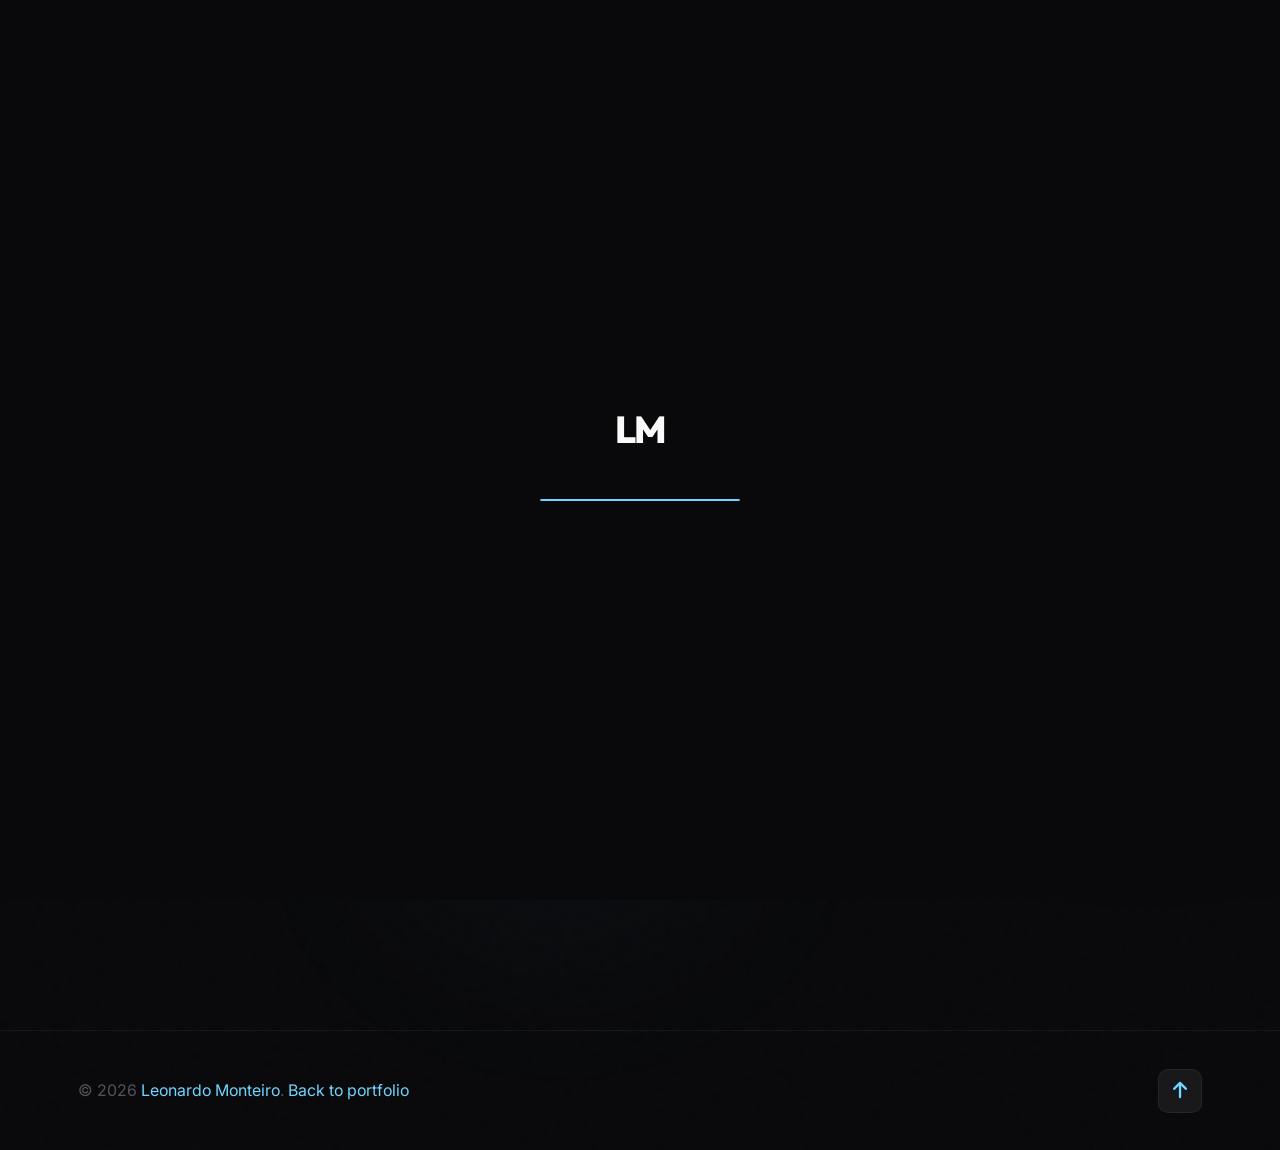
==== project-bolsofy.html @ d75660af "Update portfolio website: incremented CSS version, refined HTML structure, and added new project det" ====
<!DOCTYPE html>
<html lang="en">
<head>
  <meta charset="UTF-8">
  <meta name="viewport" content="width=device-width, initial-scale=1.0">
  <meta name="description" content="Bolsofy — personal finance. Leonardo Monteiro, founder.">
  <title>Bolsofy | Leonardo Monteiro</title>
  <link rel="preconnect" href="https://fonts.googleapis.com">
  <link rel="preconnect" href="https://fonts.gstatic.com" crossorigin>
  <link href="https://fonts.googleapis.com/css2?family=Inter:wght@300;400;500;600;700;800;900&family=JetBrains+Mono:wght@400;500&family=Outfit:wght@300;400;500;600;700;800;900&display=swap" rel="stylesheet">
  <link rel="stylesheet" href="https://cdnjs.cloudflare.com/ajax/libs/font-awesome/6.5.1/css/all.min.css">
  <link rel="stylesheet" href="styles.css?v=4">
  <link rel="stylesheet" href="project-detail.css?v=1">
</head>
<body class="project-page">

  <div id="loader">
    <div class="loader-inner">
      <div class="loader-logo">LM</div>
      <div class="loader-track"><span class="loader-fill"></span></div>
    </div>
  </div>

  <div class="scroll-progress" id="scrollProgress"></div>

  <nav class="nav" id="nav">
    <div class="nav-content">
      <a href="index.html" class="nav-logo"><span class="nav-logo-text">LM</span></a>
      <div class="nav-links">
        <a href="index.html#about" class="nav-link">About</a>
        <a href="index.html#experience" class="nav-link">Experience</a>
        <a href="index.html#projects" class="nav-link">Projects</a>
        <a href="index.html#services" class="nav-link">Services</a>
        <a href="index.html#contact" class="nav-link">Contact</a>
      </div>
      <a href="index.html#contact" class="btn btn-primary nav-cta"><span class="btn-shine"></span>Get in Touch</a>
    </div>
  </nav>

  <div class="bg-grid"></div>
  <div class="bg-noise"></div>
  <div class="bg-orbs"><div class="orb orb-1"></div><div class="orb orb-2"></div><div class="orb orb-3"></div></div>

  <main class="project-detail" id="top">
    <div class="container project-detail-inner">
      <a href="index.html#projects" class="project-detail-back reveal"><i class="fas fa-arrow-left"></i> Back to projects</a>

      <header class="project-detail-hero reveal">
        <span class="project-detail-tag">Vue.js - Personal Finance</span>
        <h1 class="project-detail-title">Bolsofy</h1>
        <p class="project-detail-lead">A personal finance platform with budgets, insights, and a clear view of your money.</p>
        <div class="project-detail-external">
          <a href="https://www.bolsofy.com/" target="_blank" rel="noopener noreferrer" class="btn btn-secondary"><i class="fas fa-external-link-alt"></i> Website</a>
        </div>
      </header>

      <article class="project-detail-body">
        <section class="project-detail-section reveal">
          <h2>Product</h2>
          <p>Focus on making money management <strong>intuitive and accessible</strong>: track spending, goals, and trends without unnecessary complexity.</p>
        </section>

        <section class="project-detail-section reveal">
          <h2>Stack</h2>
          <ul class="project-detail-list">
            <li>Vue.js</li>
            <li>Firebase</li>
            <li>Charts &amp; dashboards</li>
          </ul>
        </section>
      </article>
    </div>
  </main>

  <footer class="footer">
    <div class="container footer-content">
      <p class="footer-text">&copy; 2026 <span class="gradient-text">Leonardo Monteiro</span>. <a href="index.html" style="color:var(--accent);text-decoration:none;">Back to portfolio</a></p>
      <a href="#top" class="back-to-top" aria-label="Back to top"><i class="fas fa-arrow-up"></i></a>
    </div>
  </footer>

  <script src="script.js?v=3"></script>
</body>
</html>
---- styles.css ----
/* ================================================
   Leonardo Monteiro Portfolio v4 — PREMIUM UI/UX
   Large, dramatic, premium design
   ALL spacing standardized to 8px-based scale
   ================================================ */

:root {
  --bg: #09090b;
  --bg-raised: #131316;
  --bg-card: #18181b;
  --border: rgba(255,255,255,0.06);
  --border-hover: rgba(255,255,255,0.12);

  --accent: #70D6FF;
  --accent-dim: rgba(112,214,255,0.15);
  --accent-purple: #A78BFA;
  --accent-green: #00FF88;

  --text: #fafafa;
  --text2: #a1a1aa;
  --text3: #52525b;

  --ease-out: cubic-bezier(.16,1,.3,1);

  --font-heading: 'Outfit', sans-serif;
  --font-body: 'Inter', sans-serif;
  --font-mono: 'JetBrains Mono', monospace;

  /* === SPACING SCALE (8px-based) === */
  --xs: 0.25rem;   /* 4px  */
  --sm: 0.5rem;    /* 8px  */
  --md: 0.75rem;   /* 12px */
  --lg: 1rem;      /* 16px */
  --xl: 1.25rem;   /* 20px */
  --two-xl: 1.5rem;/* 24px */
  --three-xl: 2rem;/* 32px */
  --four-xl: 3rem; /* 48px */
  --five-xl: 4rem; /* 64px */
  --six-xl: 6rem;  /* 96px */
}

*, *::before, *::after { margin: 0; padding: 0; box-sizing: border-box; }
/* Base scale: grows slightly on large / hi-DPI viewports so UI doesn’t feel tiny */
html {
  font-size: clamp(17px, 0.28vw + 15.2px, 20px);
  scroll-behavior: smooth;
}
body {
  font-family: var(--font-body);
  background: var(--bg);
  color: var(--text2);
  line-height: 1.65;
  overflow-x: hidden;
}
::selection { background: rgba(112,214,255,0.3); color: #fff; }
a { text-decoration: none; color: var(--accent); }
a:hover { color: var(--accent); opacity: 1; }

/* LOADER */
#loader {
  position: fixed; inset: 0;
  background: var(--bg);
  z-index: 10000;
  display: flex; align-items: center; justify-content: center;
  transition: opacity .6s var(--ease-out), visibility .6s;
}
#loader.hidden { opacity: 0; visibility: hidden; pointer-events: none; }
.loader-inner { text-align: center; }
.loader-logo {
  font-family: var(--font-heading);
  font-size: var(--three-xl); font-weight: 800;
  color: var(--text); letter-spacing: -2px;
  margin-bottom: var(--three-xl);
}
.loader-track {
  width: 200px; height: 2px;
  background: var(--border);
  border-radius: 2px; overflow: hidden;
}
.loader-fill {
  display: block;
  width: 0; height: 100%;
  background: var(--accent);
  border-radius: 2px;
  animation: loaderGo 1.4s var(--ease-out) forwards;
}
@keyframes loaderGo { 0%{width:0} 100%{width:100%} }

/* SCROLL PROGRESS */
.scroll-progress {
  position: fixed; top: 0; left: 0;
  height: 2px;
  background: var(--accent);
  z-index: 10001;
  width: 0;
  box-shadow: 0 0 var(--two-xl) var(--accent-dim);
}

/* BACKGROUND */
.bg-dots {
  position: fixed; inset: 0; z-index: 0;
  background-image: radial-gradient(rgba(255, 255, 255, 0.05) 1px, transparent 1px);
  background-size: 24px 24px;
  pointer-events: none;
}
.bg-noise {
  position: fixed; inset: -50%; z-index: 1; pointer-events: none;
  background-image: url("data:image/svg+xml,%3Csvg viewBox='0 0 256 256' xmlns='http://www.w3.org/2000/svg'%3E%3Cfilter id='n'%3E%3CfeTurbulence type='fractalNoise' baseFrequency='0.85' numOctaves='4' stitchTiles='stitch'/%3E%3C/filter%3E%3Crect width='100%25' height='100%25' filter='url(%23n)' opacity='0.04'/%3E%3C/svg%3E");
  opacity: 0.4;
  animation: noiseMove .5s steps(5) infinite;
}
@keyframes noiseMove {
  0%{transform:translate(0,0)} 20%{transform:translate(-5%,5%)} 40%{transform:translate(5%,-5%)} 60%{transform:translate(-3%,-3%)} 80%{transform:translate(3%,5%)} 100%{transform:translate(0,0)}
}
.bg-orbs { position: fixed; inset: 0; z-index: 0; pointer-events: none; }
.orb { position: absolute; border-radius: 50%; filter: blur(100px); animation: orbFloat 20s ease-in-out infinite; }
.orb-1 { width: 500px; height: 500px; background: rgba(112, 214, 255, 0.07); top: -10%; left: -5%; }
.orb-2 { width: 400px; height: 400px; background: rgba(112, 214, 255, 0.05); top: 40%; right: -5%; animation-delay: -7s; }
.orb-3 { width: 350px; height: 350px; background: rgba(112, 214, 255, 0.04); bottom: -5%; left: 30%; animation-delay: -14s; }
@keyframes orbFloat {
  0%,100%{transform:translate(0,0) scale(1)} 25%{transform:translate(60px,-40px) scale(1.1)} 50%{transform:translate(-40px,60px) scale(0.95)} 75%{transform:translate(40px,30px) scale(1.05)}
}

/* NAV */
.nav {
  position: fixed; top: 20px; left: 50%;
  transform: translateX(-50%);
  width: calc(100% - 40px);
  max-width: 900px;
  height: 64px; z-index: 1000;
  background: rgba(9,9,11,0.6);
  backdrop-filter: blur(20px) saturate(180%);
  border: 1px solid rgba(255,255,255,0.08);
  border-radius: 9999px;
  transition: all .3s var(--ease-out);
}
.nav.scrolled {
  background: rgba(9,9,11,0.85);
  border-color: rgba(112,214,255,0.15);
  top: 10px;
}
.nav-content {
  padding: 0 var(--two-xl);
  height: 100%;
  display: flex; align-items: center; justify-content: space-between;
}
.nav-logo-text {
  font-family: var(--font-heading);
  font-size: clamp(1.45rem, 0.6vw + 1.2rem, 1.65rem);
  font-weight: 800;
  color: #fff;
  letter-spacing: -0.5px;
  display: flex;
  align-items: center;
  gap: 2px;
}
.nav-links { display: none; gap: var(--two-xl); }
@media (min-width: 768px) { .nav-links { display: flex; } }

.nav-link {
  color: var(--text2);
  font-size: clamp(0.9rem, 0.2vw + 0.85rem, 1.02rem);
  font-weight: 400;
  transition: color .3s; position: relative;
  opacity: 0.78;
}
.nav-link:hover, .nav-link.active { color: #fff; opacity: 1; }

.nav-cta {
  display: none; padding: 0.65rem 1.45rem; border-radius: 9999px; 
  background: rgba(255,255,255,0.05); 
  border: 1px solid rgba(255,255,255,0.1);
  color: #fff;
  font-size: clamp(0.92rem, 0.2vw + 0.88rem, 1.02rem);
  font-weight: 500; 
  transition: all .3s var(--ease-out); 
  text-decoration: none;
  align-items: center;
  gap: 0.5rem;
}
@media (min-width: 768px) { .nav-cta { display: inline-flex; } }
.nav-cta:hover { 
  background: rgba(255,255,255,0.1);
  border-color: rgba(255,255,255,0.2);
  transform: translateY(-2px); 
}
.nav-cta i { font-size: 0.88em; opacity: 0.85; }

/* AVAILABLE BADGE */
.available-badge {
  display: inline-flex;
  align-items: center;
  gap: 0.6rem;
  padding: 0.45rem 1.1rem;
  background: rgba(9,9,11,0.8);
  backdrop-filter: blur(10px);
  border: 1px solid rgba(255,255,255,0.08);
  border-radius: 9999px;
  color: var(--text2);
  font-size: clamp(0.8rem, 0.25vw + 0.72rem, 0.92rem);
  font-weight: 400;
  box-shadow: 0 10px 30px rgba(0,0,0,0.3);
  margin-bottom: 2rem;
}
.badge-dot {
  width: 10px; height: 10px;
  background: #22c55e;
  border-radius: 50%;
  box-shadow: 0 0 10px #22c55e;
  animation: pulse 2s ease infinite;
}
@keyframes pulse { 0%,100%{opacity:1; transform:scale(1)} 50%{opacity:.5; transform:scale(0.8)} }

.btn { 
  display: inline-flex; align-items: center; justify-content: center; 
  gap: 0.75rem; font-family: var(--font-body); font-weight: 600; 
  border: none; cursor: pointer; transition: all 0.3s var(--ease-out); 
  overflow: hidden; position: relative; 
}
.btn-lg {
  padding: 0.9rem 1.85rem;
  font-size: clamp(1rem, 0.35vw + 0.92rem, 1.125rem);
  border-radius: 12px;
}
.btn-primary { background: var(--accent); color: var(--bg); }
.btn-primary:hover { box-shadow: 0 0 30px var(--accent-dim), 0 0 60px rgba(112,214,255,0.08); transform: translateY(-2px); }
.btn-ghost { background: transparent; border: 1px solid var(--border-hover); color: var(--text); }
.btn-ghost:hover { border-color: var(--accent); color: var(--accent); box-shadow: 0 0 20px var(--accent-dim); transform: translateY(-2px); }

/* ================================================ */
/* HERO                                             */
/* ================================================ */
.hero { min-height: 100vh; display: flex; align-items: center; justify-content: center; padding: clamp(5rem, 12vw, 7rem) clamp(1.25rem, 4vw, 2rem) clamp(3rem, 8vw, 4.5rem); position: relative; z-index: 2; }
.hero-container { max-width: min(1100px, 100%); margin: 0 auto; }
.hero-content { text-align: center; }
.hero-title { margin-bottom: clamp(1rem, 3vw, 1.5rem); line-height: 1.05; }
.hero-row { display: block; font-size: 42px; }
.hero-name {
  display: inline-block;
  width: fit-content;
  font-size: 56px;
  font-weight: 900;
  color: var(--text);
  font-family: var(--font-heading);
  letter-spacing: -0.02em;
}
.gradient-text {
  color: var(--accent);
}
.hero-role {
  font-size: clamp(1.125rem, 2.2vw + 0.65rem, 1.85rem);
  font-weight: 700;
  color: var(--text);
  font-family: var(--font-heading);
  letter-spacing: 0;
}
.hero-role a { color: var(--accent); font-weight: 600; letter-spacing: 0; }
.hero-tagline {
  font-size: clamp(1rem, 1.1vw + 0.82rem, 1.2rem);
  color: var(--text2);
  margin-bottom: clamp(1.5rem, 4vw, 2.25rem);
  max-width: 42rem;
  margin-left: auto;
  margin-right: auto;
  line-height: 1.65;
}
.hero-actions { display: flex; gap: 1rem; justify-content: center; flex-wrap: wrap; margin-bottom: clamp(2rem, 5vw, 3rem); }

/* HERO STATS */
.hero-stats {
  display: flex;
  align-items: stretch;
  justify-content: center;
  flex-wrap: wrap;
  gap: clamp(1rem, 3vw, 1.75rem);
  padding-top: clamp(1.25rem, 3vw, 2rem);
  border-top: 1px solid var(--border);
}
.stat-item { display: flex !important; flex-direction: column !important; align-items: center !important; gap: 0.4rem !important; min-width: 0; flex: 1 1 7.5rem; max-width: 11rem; }
.stat-number-wrap { display: inline-flex !important; align-items: baseline !important; gap: 2px !important; white-space: nowrap !important; }
.stat-number {
  font-family: var(--font-heading);
  font-size: clamp(1.85rem, 3.5vw + 0.75rem, 2.65rem);
  font-weight: 800;
  color: var(--accent);
  letter-spacing: -0.03em;
  line-height: 1;
}
.stat-label {
  font-size: clamp(0.68rem, 0.45vw + 0.58rem, 0.82rem);
  color: var(--text2);
  text-transform: uppercase;
  letter-spacing: 0.06em;
  font-weight: 500;
  line-height: 1.35;
  text-align: center;
  max-width: 12rem;
}
.stat-divider { width: 1px; align-self: stretch; min-height: 2.5rem; background: var(--border); flex-shrink: 0; }
@media (max-width: 700px) {
  .stat-divider { display: none; }
  .hero-stats {
    display: grid;
    grid-template-columns: repeat(2, minmax(0, 1fr));
    gap: 1.35rem 1rem;
    padding-left: 0.25rem;
    padding-right: 0.25rem;
  }
  .stat-item { max-width: none; }
}
.scroll-indicator {
  width: fit-content;
  max-width: 100%;
  box-sizing: border-box;
  margin-top: var(--four-xl);
  margin-left: auto;
  margin-right: auto;
  margin-bottom: 0;
  padding-left: 0;
  display: flex;
  flex-direction: column;
  align-items: center;
  justify-content: center;
  gap: 0.35rem;
  opacity: 0.4;
}
.scroll-mouse { width: 24px; height: 38px; border: 2px solid var(--border-hover); border-radius: 12px; position: relative; }
.scroll-wheel { position: absolute; top: 6px; left: 50%; transform: translateX(-50%); width: 3px; height: 8px; background: var(--accent); border-radius: 2px; animation: wheelScroll 2s ease infinite; }
@keyframes wheelScroll { 0%{transform:translateX(-50%) translateY(0); opacity:1} 100%{transform:translateX(-50%) translateY(14px); opacity:0} }
.scroll-text { font-size: clamp(0.68rem, 0.35vw + 0.58rem, 0.78rem); color: var(--text3); letter-spacing: 0.22em; text-transform: uppercase; }

/* Marquee */
.marquee-wrapper { overflow: hidden; padding: 1.25rem 0; border-top: 1px solid var(--border); border-bottom: 1px solid var(--border); position: relative; z-index: 2; }
.marquee-track { display: flex; width: max-content; animation: marquee 40s linear infinite; will-change: transform; }
.marquee-track:hover { animation-play-state: paused; }
@keyframes marquee { 0%{transform:translateX(0)} 100%{transform:translateX(-50%)} }
.marquee-item { flex: none; padding: 0 1.75rem; font-family: var(--font-heading); font-size: clamp(0.95rem, 0.4vw + 0.85rem, 1.1rem); font-weight: 500; color: var(--text3); transition: color 0.3s; white-space: nowrap; }
.marquee-item:hover { color: var(--text); }
.marquee-sep { color: var(--accent); font-size: 0.65rem; flex: none; opacity: 0.5; }

/* SECTIONS */
.section { padding: 4rem 0; position: relative; z-index: 2; }
#about.section { padding-top: 0; padding-bottom: 0; }
#experience.section { padding-top: 64px; padding-bottom: 64px; }
.section--dark { background: rgba(255,255,255,0.01); }
.container { max-width: 1200px; margin: 0 auto; padding: 0 2rem; }
#about .container { padding-top: 24px; padding-bottom: 24px; }
.section-header { margin-bottom: 2.5rem; }
.projects-lead {
  max-width: 52rem;
  font-size: clamp(0.98rem, 0.35vw + 0.88rem, 1.08rem);
  line-height: 1.68;
  color: var(--text2);
  margin: -1rem 0 1.75rem;
}
.projects-lead strong { color: var(--text); font-weight: 600; }
.section-tag { display: inline-block; font-family: var(--font-mono); font-size: clamp(0.72rem, 0.2vw + 0.68rem, 0.82rem); color: var(--accent); text-transform: uppercase; letter-spacing: 2px; padding: 0.3rem 0.8rem; background: var(--accent-dim); border: 1px solid rgba(112,214,255,0.1); border-radius: 4px; margin-bottom: 1rem; }
.section-title { font-family: var(--font-heading); font-size: clamp(2.1rem, 5.2vw, 3.35rem); font-weight: 800; color: var(--text); letter-spacing: -1.5px; line-height: 1.1; }

/* REVEAL */
.reveal { opacity: 0; transform: translateY(40px); transition: opacity 0.8s var(--ease-out), transform 0.8s var(--ease-out); }
.reveal.active { opacity: 1; transform: translateY(0); }

/* ============================================================ */
/* BENTO GRID                                                      */
/* ============================================================ */
.bento { display: grid; grid-template-columns: 1fr; gap: 1rem; padding-top: 0px; padding-bottom: 0px; }
/* 15 colunas no desktop: esquerda 8 + direita 7 ≈ 53% / 47% (esquerda um pouco maior) */
@media (min-width: 768px) { .bento { grid-template-columns: repeat(15, minmax(0, 1fr)); gap: 1rem; } }

.bento-card { background: var(--bg-card); border: 1px solid var(--border); border-radius: 16px; padding: 24px; position: relative; overflow: hidden; transition: all 0.4s var(--ease-out); }
.bento-card:hover { border-color: var(--border-hover); transform: translateY(-3px); box-shadow: 0 20px 50px rgba(0,0,0,0.3); }
.bento-row-full { grid-column: 1 / -1; }
@media (min-width: 768px) {
  .bento-col-1 { grid-column: span 8; }
  .bento-col-2 { grid-column: span 7; }
}

/* About: Core Skills + Education — coluna única, mesma largura, gap uniforme */
.about-cards-row {
  display: flex;
  flex-direction: column;
  gap: var(--two-xl);
  margin-top: var(--two-xl);
  margin-bottom: var(--two-xl);
  width: 100%;
  align-items: stretch;
}
.about-cards-row > .bento-card {
  width: 100%;
  min-width: 0;
  flex: 0 0 auto;
}

/* Bento intro (full-width card) */
.bento-intro { display: flex; gap: 2rem; flex-wrap: wrap; align-items: flex-start; }
.bento-intro .intro-lead { font-size: 1.05rem; color: var(--text); line-height: 1.65; flex: 1 1 280px; margin: 0; }
.bento-intro .intro-lead strong, .bento-intro .intro-lead span { font-weight: 700; }
.bento-intro p { font-size: 0.95rem; color: var(--text2); line-height: 1.65; flex: 1 1 280px; margin: 0; }
.bento-intro p strong { color: var(--accent); font-weight: 600; }

/* Bento card internal elements */
.bento-header { display: flex; align-items: center; gap: 0.75rem; margin-bottom: 1rem; }
.bento-icon {
  width: 36px;
  height: 36px;
  display: flex;
  align-items: center;
  justify-content: center;
  border-radius: 10px;
  font-size: 1rem;
  flex-shrink: 0;
  background: var(--accent-dim);
  color: var(--accent);
  border: 1px solid rgba(112, 214, 255, 0.12);
}
.bento-badge { font-size: 0.65rem; font-weight: 600; text-transform: uppercase; letter-spacing: 1px; padding: 0.2rem 0.6rem; background: var(--accent-dim); color: var(--accent); border-radius: 9999px; margin-left: auto; }
.bento-title { font-size: 1.15rem; font-weight: 700; color: var(--text); margin: 0 0 0.25rem; font-family: var(--font-heading); letter-spacing: -0.3px; }
.bento-sub { font-size: 0.85rem; color: var(--accent); margin: 0 0 0.75rem; font-weight: 500; }
.bento-desc { font-size: 0.9rem; color: var(--text2); line-height: 1.65; margin: 0 0 0.75rem; }
.bento-desc strong { color: var(--text); font-weight: 600; }
.bento-tools-list {
  list-style: none;
  margin: 0;
  padding: 0;
  font-size: 0.78rem;
  color: var(--text2);
  line-height: 1.55;
}
.bento-tools-list li { margin-bottom: 0.35rem; }
.bento-tools-list strong { color: var(--text); font-weight: 600; }
.bento-tags { display: flex; flex-wrap: wrap; gap: 0.5rem; margin-top: 0.75rem; }

.bento-stats { display: flex; gap: 1.5rem; margin-top: 1rem; padding-top: 0.75rem; border-top: 1px solid var(--border); justify-content: center; align-items: center; }
.mini-stat { text-align: center; }
.mini-num { font-family: var(--font-heading); font-size: 1.5rem; font-weight: 800; letter-spacing: -0.5px; line-height: 1; margin-bottom: 0.15rem; display: block; }
.mini-label { font-size: 0.7rem; color: var(--text3); text-transform: uppercase; letter-spacing: 0.3px; }

/* Pills (skills) */
.pill-grid { display: flex; flex-wrap: wrap; gap: 0.5rem; }
.pill { display: inline-flex; align-items: center; gap: 0.35rem; padding: 0.4rem 0.8rem; background: var(--bg-raised); border: 1px solid var(--border); border-radius: 9999px; font-size: 0.8rem; color: var(--text2); transition: all 0.25s var(--ease-out); white-space: nowrap; }
.pill:hover { border-color: var(--accent); color: var(--accent); background: var(--accent-dim); }
.pill i { font-size: 0.7rem; }

/* Education grid (legacy / other pages) */
.edu-grid { display: grid; gap: 0.75rem; margin-top: 0.75rem; }
@media (min-width: 500px) { .edu-grid { grid-template-columns: repeat(2, 1fr); } }
@media (min-width: 800px) { .edu-grid { grid-template-columns: repeat(4, 1fr); } }
.edu-item { display: flex; align-items: flex-start; gap: 0.75rem; padding: 0.9rem; background: var(--bg-raised); border: 1px solid var(--border); border-radius: 12px; transition: all 0.25s var(--ease-out); }
.edu-item:hover { border-color: var(--border-hover); }
.edu-icon { width: 32px; height: 32px; display: flex; align-items: center; justify-content: center; background: var(--accent-dim); border-radius: 8px; color: var(--accent); font-size: 0.85rem; flex-shrink: 0; margin-top: 1px; }
.edu-item div { display: flex; flex-direction: column; gap: 0.15rem; }
.edu-item div strong { font-size: 0.85rem; color: var(--text); }
.edu-item div span { font-size: 0.7rem; color: var(--text3); }

/* Education & Certifications — matches bento + pill surfaces */
.edu-cards-grid {
  display: flex;
  flex-direction: column;
  gap: 0.65rem;
  margin-top: 0.75rem;
}
@media (min-width: 900px) {
  .edu-cards-grid {
    display: grid;
    grid-template-columns: repeat(2, minmax(0, 1fr));
    gap: 0.65rem;
  }
}
.edu-card {
  display: flex;
  flex-direction: row;
  align-items: flex-start;
  gap: 0.75rem;
  padding: 0.85rem 0.95rem;
  background: var(--bg-raised);
  border: 1px solid var(--border);
  border-radius: 12px;
  transition: border-color 0.25s var(--ease-out), background-color 0.25s var(--ease-out);
}
.edu-card:hover {
  border-color: var(--border-hover);
  background: var(--bg-card);
}
.edu-card-icon {
  width: 36px;
  height: 36px;
  display: flex;
  align-items: center;
  justify-content: center;
  border-radius: 10px;
  font-size: 0.95rem;
  color: var(--accent);
  background: var(--accent-dim);
  border: 1px solid rgba(112, 214, 255, 0.12);
  flex-shrink: 0;
}
.edu-card-text { min-width: 0; flex: 1; }
.edu-card-degree {
  font-family: var(--font-heading);
  font-size: 0.95rem;
  font-weight: 700;
  color: var(--text);
  letter-spacing: -0.2px;
  line-height: 1.35;
  margin: 0 0 0.35rem;
}
.edu-card-inst {
  font-size: 0.78rem;
  line-height: 1.5;
  color: var(--text2);
  margin: 0 0 0.5rem;
}
.edu-card-meta {
  font-family: var(--font-mono);
  font-size: 0.65rem;
  letter-spacing: 0.02em;
  color: var(--text3);
  margin: 0;
  padding-top: 0.45rem;
  border-top: 1px solid var(--border);
}

/* ============================================================ */
/* TIMELINE / EXPERIENCE                                          */
/* ============================================================ */
.timeline { position: relative; padding-left: 2rem; }
@media (min-width: 768px) { .timeline { padding-left: 3rem; } }
.timeline::before { content: ''; position: absolute; left: 0; top: 0; bottom: 0; width: 1px; background: rgba(112, 214, 255, 0.22); }
.timeline-item { position: relative; padding-bottom: 1.5rem; }
.timeline-item:last-child { padding-bottom: 0; }
.timeline-dot { position: absolute; left: -0.625rem; top: 0.3rem; width: 11px; height: 11px; background: var(--accent); border: 2px solid var(--bg); border-radius: 50%; box-shadow: 0 0 8px var(--accent-dim); }
@media (min-width: 768px) { .timeline-dot { left: -1.625rem; } }
.timeline-content { padding: 1.25rem 1.5rem; background: var(--bg-card); border: 1px solid var(--border); border-radius: 14px; transition: all 0.4s var(--ease-out); }
.timeline-content:hover { border-color: var(--border-hover); transform: translateX(4px); }
.timeline-header { display: flex; align-items: flex-start; justify-content: space-between; gap: 1rem; margin-bottom: 0.75rem; flex-wrap: wrap; }
.timeline-header h3 { font-size: 1.1rem; font-weight: 700; color: var(--text); letter-spacing: -0.3px; font-family: var(--font-heading); }
.timeline-company { font-size: 0.9rem; color: var(--accent); display: flex; align-items: center; gap: 0.5rem; }
.timeline-date { font-size: 0.75rem; font-family: var(--font-mono); color: var(--accent); background: rgba(112,214,255,0.08); padding: 0.25rem 0.6rem; border-radius: 6px; white-space: nowrap; border: 1px solid rgba(112,214,255,0.12); }
.timeline-desc { font-size: 0.9rem; color: #c8c8c9; line-height: 1.65; margin-bottom: 0.75rem; }
.timeline-tags { display: flex; flex-wrap: wrap; gap: 0.5rem; }
.tag { font-size: 0.75rem; font-family: var(--font-mono); padding: 0.2rem 0.5rem; background: var(--bg-raised); border: 1px solid var(--border); border-radius: 4px; color: #b4b4b8; transition: all 0.3s; }
.tag:hover { border-color: var(--accent); color: var(--accent); }

/* ============================================================ */
/* PROJECTS                                                       */
/* ============================================================ */
.filter-bar { display: flex; flex-wrap: wrap; gap: 0.5rem; margin-bottom: 2rem; }
.filter-btn { padding: 0.45rem 1rem; background: transparent; border: 1px solid var(--border); border-radius: 9999px; color: var(--text3); font-size: 0.85rem; font-weight: 500; font-family: var(--font-body); cursor: pointer; transition: all 0.3s var(--ease-out); }
.filter-btn:hover { border-color: var(--border-hover); color: var(--text2); }
.filter-btn.active { background: var(--accent); color: var(--bg); border-color: var(--accent); font-weight: 600; }
.projects-grid { display: grid; grid-template-columns: 1fr; gap: 1.25rem; }
@media (min-width: 640px) { .projects-grid { grid-template-columns: repeat(2, 1fr); } }
@media (min-width: 1024px) { .projects-grid { grid-template-columns: repeat(3, 1fr); } }
.project-card { background: var(--bg-card); border: 1px solid var(--border); border-radius: 14px; overflow: hidden; transition: all 0.3s var(--ease-out); position: relative; }
.project-card:hover { border-color: var(--border-hover); box-shadow: 0 20px 50px rgba(0,0,0,0.3), 0 0 30px rgba(112,214,255,0.03); transform: translateY(-4px); }
/* Card inteiro abre a case study; ícone decorativo só na faixa do preview (acima do hit, pointer-events none) */
.project-card-hit {
  position: absolute;
  inset: 0;
  z-index: 1;
  border-radius: 14px;
  cursor: pointer;
}
.project-card-hit:focus-visible {
  outline: 2px solid var(--accent);
  outline-offset: 3px;
}
.project-card-detail-icon {
  position: absolute;
  top: 0;
  left: 0;
  right: 0;
  height: 200px;
  display: flex;
  align-items: center;
  justify-content: center;
  z-index: 2;
  pointer-events: none;
  opacity: 0;
  transform: translateY(10px);
  transition: opacity 0.3s var(--ease-out), transform 0.3s var(--ease-out);
}
.project-card:hover .project-card-detail-icon {
  opacity: 1;
  transform: translateY(0);
}
.project-card-detail-icon i {
  display: flex;
  align-items: center;
  justify-content: center;
  width: 52px;
  height: 52px;
  border-radius: 50%;
  background: #0a0a0a;
  color: #f5f5f5;
  font-size: 1rem;
  box-shadow: 0 10px 28px rgba(0, 0, 0, 0.45);
}
.project-image { height: 200px; display: flex; align-items: center; justify-content: center; position: relative; overflow: hidden; }
.project-image--solid {
  background: var(--project-surface, #18181b) !important;
}
.project-icon-wrap { font-size: 3rem; color: rgba(255,255,255,0.15); position: relative; z-index: 2; }
.project-overlay { position: absolute; inset: 0; background: rgba(0,0,0,0.7); backdrop-filter: blur(6px); display: flex; align-items: center; justify-content: center; opacity: 0; transition: opacity 0.3s var(--ease-out); z-index: 3; }
.project-card:hover .project-overlay { opacity: 1; }
.project-content { padding: 1.25rem; }
.project-content--minimal {
  padding: 1rem 1.15rem 1.15rem;
  display: flex;
  flex-direction: column;
  gap: 0.65rem;
}
.project-card-lead {
  font-size: 0.78rem;
  color: var(--text3);
  line-height: 1.45;
  margin: 0;
  letter-spacing: 0.01em;
}
.project-card-title {
  font-size: 1.05rem;
  font-weight: 700;
  color: var(--text);
  letter-spacing: -0.3px;
  font-family: var(--font-heading);
  margin: 0;
  line-height: 1.2;
}
.project-tags { display: flex; flex-wrap: wrap; gap: 0.5rem; }
.tag.tag--stack {
  font-weight: 600;
  color: var(--accent);
  border-color: rgba(112, 214, 255, 0.28);
  background: rgba(112, 214, 255, 0.07);
  letter-spacing: 0.02em;
}

/* ============================================================ */
/* SERVICES                                                       */
/* ============================================================ */
.services-grid { display: grid; grid-template-columns: 1fr; gap: 1.25rem; }
@media (min-width: 640px) { .services-grid { grid-template-columns: repeat(2, 1fr); } }
@media (min-width: 1024px) { .services-grid { grid-template-columns: repeat(4, 1fr); } }
.service-card { padding: 1.5rem 1.25rem; background: var(--bg-card); border: 1px solid var(--border); border-radius: 14px; position: relative; overflow: hidden; transition: all 0.4s var(--ease-out); }
.service-card::before { content: ''; position: absolute; top: 0; left: 0; right: 0; height: 2px; background: var(--accent); transform: scaleX(0); transform-origin: left; transition: transform 0.4s var(--ease-out); }
.service-card:hover::before { transform: scaleX(1); }
.service-card:hover { border-color: var(--border-hover); transform: translateY(-6px); box-shadow: 0 20px 50px rgba(0,0,0,0.3); }
.service-number { font-family: var(--font-heading); font-size: 2.75rem; font-weight: 900; color: rgba(112, 214, 255, 0.5); line-height: 1; margin-bottom: 0.75rem; }
.service-icon { font-size: 1.25rem; color: var(--accent); margin-bottom: 0.75rem; }
.service-card h3 { font-size: 1.1rem; font-weight: 700; color: var(--text); margin-bottom: 0.4rem; font-family: var(--font-heading); }
.service-card > p { font-size: 0.88rem; color: var(--text2); line-height: 1.55; margin-bottom: 1rem; }
.service-list { list-style: none; }
.service-list li { font-size: 0.85rem; color: var(--text2); padding: 0.4rem 0; border-bottom: 1px solid var(--border); display: flex; gap: 0.5rem; }
.service-list li::before { content: '→'; color: var(--accent); font-weight: 600; }

/* ============================================================ */
/* CONTACT                                                        */
/* ============================================================ */
.contact-layout { display: grid; grid-template-columns: 1fr; gap: 3rem; }
@media (min-width: 900px) { .contact-layout { grid-template-columns: 1fr 1.3fr; gap: 3rem; } }
.contact-desc { font-size: 1rem; color: var(--text2); margin-bottom: 2rem; line-height: 1.7; }
.contact-links { display: flex; flex-direction: column; gap: 0.75rem; margin-bottom: 1.5rem; }
.contact-link { display: flex; align-items: center; gap: 1rem; padding: 0.9rem 1.25rem; background: var(--bg-card); border: 1px solid var(--border); border-radius: 12px; transition: all 0.3s var(--ease-out); color: var(--text2); text-decoration: none; }
.contact-link:hover { border-color: var(--accent); transform: translateX(4px); }
.contact-link-icon { width: 40px; height: 40px; display: flex; align-items: center; justify-content: center; background: var(--accent-dim); border-radius: 10px; color: var(--accent); font-size: 1rem; flex-shrink: 0; }
.contact-link-label { font-size: 0.7rem; color: var(--text3); text-transform: uppercase; letter-spacing: 0.5px; }
.contact-link-value { font-size: 0.95rem; color: var(--text); font-weight: 500; }

/* WhatsApp */
.whatsapp-link { border-color: rgba(37,211,102,0.2); }
.whatsapp-link:hover { border-color: #25D366; transform: translateX(4px); box-shadow: 0 0 20px rgba(37,211,102,0.15); }
.whatsapp-link .contact-link-icon { background: rgba(37,211,102,0.15); color: #25D366; }
.whatsapp-link:hover .contact-link-icon { background: #25D366; color: #fff; box-shadow: 0 0 12px rgba(37,211,102,0.4); }

.socials { display: flex; gap: 0.75rem; }
.social-link { width: 48px; height: 48px; display: flex; align-items: center; justify-content: center; background: var(--bg-card); border: 1px solid var(--border); border-radius: 12px; color: var(--text3); font-size: 1.1rem; transition: all 0.3s var(--ease-out); text-decoration: none; }
.social-link:hover { border-color: var(--accent); color: var(--accent); transform: translateY(-3px); box-shadow: 0 0 15px var(--accent-dim); }

/* Contact form */
.contact-form { display: flex; flex-direction: column; gap: 1rem; }
.form-group { position: relative; }
.form-group label { display: block; font-size: 0.8rem; font-weight: 500; color: var(--text3); margin-bottom: 0.35rem; text-transform: uppercase; letter-spacing: 0.5px; }
.form-group input, .form-group textarea { width: 100%; padding: 0.9rem 1.15rem; background: var(--bg-card); border: 1px solid var(--border); border-radius: 12px; color: var(--text); font-size: 1rem; font-family: var(--font-body); transition: all 0.3s; }
.form-group input::placeholder, .form-group textarea::placeholder { color: var(--text3); }
.form-group input:focus, .form-group textarea:focus { outline: none; border-color: var(--accent); box-shadow: 0 0 0 3px var(--accent-dim); }
.form-group textarea { resize: vertical; min-height: 100px; }

/* Footer */
.footer { padding: 2rem 0; border-top: 1px solid var(--border); position: relative; z-index: 2; }
.footer-content { display: flex; align-items: center; justify-content: space-between; flex-wrap: wrap; gap: 1rem; }
.footer-text { font-size: 0.85rem; color: var(--text3); }
.back-to-top { width: 44px; height: 44px; display: flex; align-items: center; justify-content: center; background: var(--bg-card); border: 1px solid var(--border); border-radius: 10px; color: var(--accent); transition: all 0.3s var(--ease-out); }
.back-to-top:hover { border-color: var(--accent); transform: translateY(-3px); }

/* Mobile responsive */
@media (max-width: 768px) {
  .section { padding: 3rem 0; }
  .section-header { margin-bottom: 2rem; }
  .hero { padding-top: 6rem; }
  .hero-actions .btn { width: 100%; }
  .contact-form .btn { width: 100%; }
  .contact-layout { gap: 2rem; }
  .edu-grid { grid-template-columns: 1fr !important; }
  .bento-stats { flex-wrap: wrap; }
  .services-grid { grid-template-columns: 1fr; }
  .projects-grid { grid-template-columns: 1fr; }
}

/* ============================================================ */
/* CONTACT — Alignment & Spacing Fixes                          */
/* ============================================================ */
#contact .section-header {
  margin-bottom: 2rem;
}
.contact-layout {
  display: grid;
  grid-template-columns: 1fr;
  gap: 3rem;
  align-items: start;
}
@media (min-width: 900px) {
  .contact-layout {
    grid-template-columns: 1fr 1.2fr;
    gap: 3.5rem;
    align-items: start;
  }
}
.contact-desc {
  font-size: 1rem;
  color: var(--text2);
  margin-bottom: 1.75rem;
  line-height: 1.7;
}
.contact-links {
  display: flex;
  flex-direction: column;
  gap: 0.75rem;
  margin-bottom: 1.5rem;
}
.socials {
  display: flex;
  gap: 0.75rem;
}

/* Contact form */
.contact-form-wrap {
  background: var(--bg-card);
  border: 1px solid var(--border);
  border-radius: 16px;
  padding: 1.75rem;
}
.contact-form {
  display: flex;
  flex-direction: column;
  gap: 1rem;
}
.form-group {
  position: relative;
}
.form-group label {
  display: block;
  font-size: 0.8rem;
  font-weight: 500;
  color: var(--text3);
  margin-bottom: 0.35rem;
  text-transform: uppercase;
  letter-spacing: 0.5px;
}
.form-group input,
.form-group textarea {
  width: 100%;
  padding: 0.85rem 1.15rem;
  background: var(--bg-raised);
  border: 1px solid var(--border);
  border-radius: 12px;
  color: var(--text);
  font-size: 1rem;
  font-family: var(--font-body);
  transition: all 0.3s;
}
.form-group input::placeholder,
.form-group textarea::placeholder {
  color: var(--text3);
}
.form-group input:focus,
.form-group textarea:focus {
  outline: none;
  border-color: var(--accent);
  box-shadow: 0 0 0 3px var(--accent-dim);
}
.form-group textarea {
  resize: vertical;
  min-height: 100px;
}
---- project-detail.css ----
/* Project case study pages */

body.project-page {
  min-height: 100vh;
}

.project-detail {
  position: relative;
  z-index: 2;
  padding: 7rem 0 4rem;
}

.project-detail-inner {
  max-width: 720px;
}

.project-detail-back {
  display: inline-flex;
  align-items: center;
  gap: 0.5rem;
  font-family: var(--font-mono);
  font-size: 0.8rem;
  color: var(--accent);
  text-decoration: none;
  margin-bottom: 2rem;
  transition: opacity 0.2s;
}
.project-detail-back:hover {
  opacity: 0.85;
}

.project-detail-hero {
  margin-bottom: 2.5rem;
  padding-bottom: 2rem;
  border-bottom: 1px solid var(--border);
}

.project-detail-tag {
  display: inline-block;
  font-family: var(--font-mono);
  font-size: 0.7rem;
  font-weight: 600;
  letter-spacing: 0.08em;
  text-transform: uppercase;
  color: var(--accent);
  padding: 0.35rem 0.65rem;
  background: var(--accent-dim);
  border: 1px solid rgba(112, 214, 255, 0.15);
  border-radius: 6px;
  margin-bottom: 1rem;
}

.project-detail-title {
  font-family: var(--font-heading);
  font-size: clamp(2rem, 5vw, 2.75rem);
  font-weight: 800;
  color: var(--text);
  letter-spacing: -1px;
  line-height: 1.1;
  margin: 0 0 1rem;
}

.project-detail-lead {
  font-size: 1.05rem;
  color: var(--text2);
  line-height: 1.65;
  margin: 0 0 1.25rem;
}

.project-detail-external {
  display: flex;
  flex-wrap: wrap;
  gap: 0.65rem;
  font-size: 0.95rem;
}

.project-detail-external a {
  display: inline-flex;
  align-items: center;
  gap: 0.4rem;
}
.project-detail-external .btn-secondary {
  padding: 0.45rem 1rem;
  font-size: 0.85rem;
  border-radius: 10px;
  border: 1px solid var(--border);
  border-color: rgba(112, 214, 255, 0.25);
  color: var(--text);
  background: var(--bg-raised);
  transition: border-color 0.2s, background 0.2s;
}
.project-detail-external .btn-secondary:hover {
  border-color: var(--accent);
  color: var(--accent);
}

.project-detail-body {
  font-size: 0.95rem;
  color: var(--text2);
  line-height: 1.75;
}

.project-detail-section {
  margin-bottom: 2.25rem;
}

.project-detail-section h2 {
  font-family: var(--font-heading);
  font-size: 1.2rem;
  font-weight: 700;
  color: var(--text);
  margin: 0 0 0.85rem;
  letter-spacing: -0.3px;
}

.project-detail-section p {
  margin: 0 0 1rem;
}

.project-detail-section p:last-child {
  margin-bottom: 0;
}

.project-detail-section strong {
  color: var(--text);
  font-weight: 600;
}

.project-detail-list {
  list-style: none;
  margin: 0.5rem 0 0;
  padding: 0;
}

.project-detail-list li {
  margin-bottom: 0.5rem;
  padding-left: 0.85rem;
  border-left: 2px solid rgba(112, 214, 255, 0.25);
  margin-left: 0.1rem;
}

.project-detail-meta {
  font-size: 0.8rem;
  color: var(--text3);
  font-family: var(--font-mono);
  margin-top: 0.35rem;
}

.project-detail-team {
  margin-top: 0.75rem;
  padding: 0.85rem 1rem;
  background: var(--bg-raised);
  border: 1px solid var(--border);
  border-radius: 10px;
  font-size: 0.88rem;
  color: var(--text2);
}

.project-detail-team strong {
  color: var(--accent);
  font-weight: 600;
}

.project-page .footer {
  margin-top: 2rem;
}
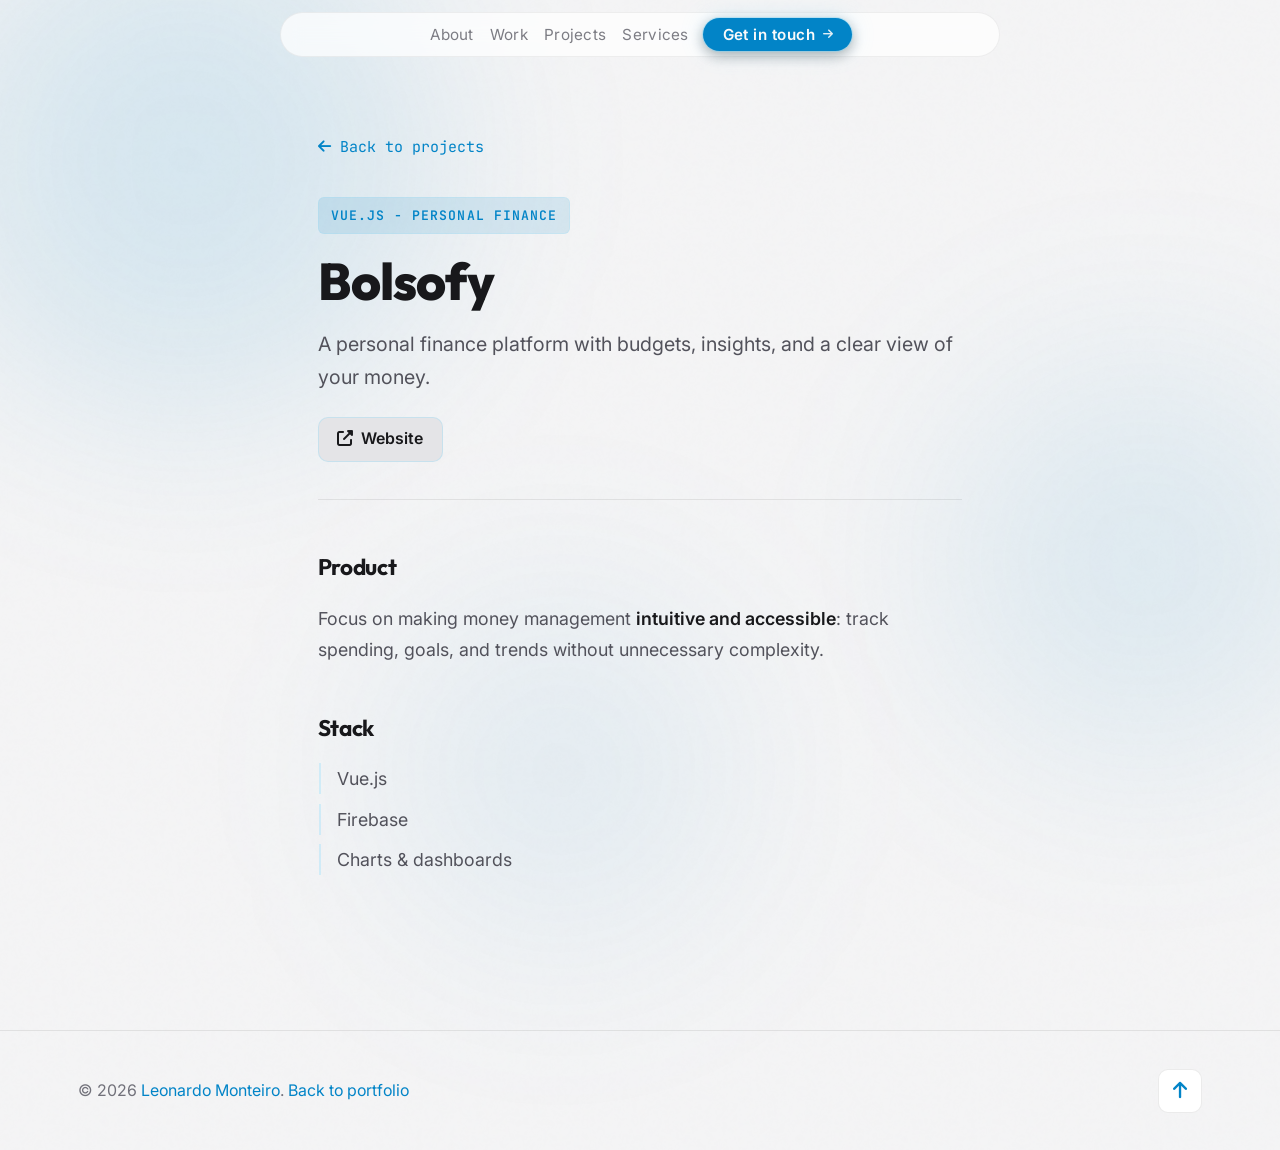
==== commit 70a8caa6: "Add internationalization support: Introduced i18n.js for English and Portuguese translations, update" ====
--- a/project-bolsofy.html
+++ b/project-bolsofy.html
@@ -14,9 +14,8 @@
 </head>
 <body class="project-page">
 
-  <div id="loader">
+  <div id="loader" role="status" aria-live="polite" aria-label="Loading">
     <div class="loader-inner">
-      <div class="loader-logo">LM</div>
       <div class="loader-track"><span class="loader-fill"></span></div>
     </div>
   </div>
@@ -25,15 +24,13 @@
 
   <nav class="nav" id="nav">
     <div class="nav-content">
-      <a href="index.html" class="nav-logo"><span class="nav-logo-text">LM</span></a>
       <div class="nav-links">
         <a href="index.html#about" class="nav-link">About</a>
-        <a href="index.html#experience" class="nav-link">Experience</a>
+        <a href="index.html#experience" class="nav-link">Work</a>
         <a href="index.html#projects" class="nav-link">Projects</a>
         <a href="index.html#services" class="nav-link">Services</a>
-        <a href="index.html#contact" class="nav-link">Contact</a>
       </div>
-      <a href="index.html#contact" class="btn btn-primary nav-cta"><span class="btn-shine"></span>Get in Touch</a>
+      <a href="index.html#contact" class="btn btn-primary nav-cta" aria-label="Go to contact section"><span class="btn-shine" aria-hidden="true"></span>Get in touch <i class="fas fa-arrow-right" aria-hidden="true"></i></a>
     </div>
   </nav>
 
--- a/styles.css
+++ b/styles.css
@@ -21,6 +21,9 @@
   --text3: #52525b;
 
   --ease-out: cubic-bezier(.16,1,.3,1);
+
+  --btn-primary-fg: #09090b;
+  --success-green: #22c55e;
 
   --font-heading: 'Outfit', sans-serif;
   --font-body: 'Inter', sans-serif;
@@ -65,26 +68,40 @@
   transition: opacity .6s var(--ease-out), visibility .6s;
 }
 #loader.hidden { opacity: 0; visibility: hidden; pointer-events: none; }
-.loader-inner { text-align: center; }
-.loader-logo {
-  font-family: var(--font-heading);
-  font-size: var(--three-xl); font-weight: 800;
-  color: var(--text); letter-spacing: -2px;
-  margin-bottom: var(--three-xl);
+.loader-inner {
+  display: flex;
+  align-items: center;
+  justify-content: center;
 }
 .loader-track {
-  width: 200px; height: 2px;
+  width: min(220px, 55vw);
+  height: 3px;
   background: var(--border);
-  border-radius: 2px; overflow: hidden;
+  border-radius: 999px;
+  overflow: hidden;
+  position: relative;
 }
 .loader-fill {
-  display: block;
-  width: 0; height: 100%;
-  background: var(--accent);
-  border-radius: 2px;
-  animation: loaderGo 1.4s var(--ease-out) forwards;
-}
-@keyframes loaderGo { 0%{width:0} 100%{width:100%} }
+  position: absolute;
+  left: 0;
+  top: 0;
+  bottom: 0;
+  width: 42%;
+  border-radius: 999px;
+  background: linear-gradient(
+    90deg,
+    transparent,
+    var(--accent-dim),
+    var(--accent),
+    var(--accent-dim),
+    transparent
+  );
+  animation: loaderSweep 1.15s ease-in-out infinite;
+}
+@keyframes loaderSweep {
+  0% { transform: translateX(-130%); }
+  100% { transform: translateX(320%); }
+}
 
 /* SCROLL PROGRESS */
 .scroll-progress {
@@ -121,70 +138,153 @@
   0%,100%{transform:translate(0,0) scale(1)} 25%{transform:translate(60px,-40px) scale(1.1)} 50%{transform:translate(-40px,60px) scale(0.95)} 75%{transform:translate(40px,30px) scale(1.05)}
 }
 
-/* NAV */
+/* NAV — barra fina, baixo contraste, só links (sem logo) */
 .nav {
-  position: fixed; top: 20px; left: 50%;
+  position: fixed; top: 12px; left: 50%;
   transform: translateX(-50%);
-  width: calc(100% - 40px);
-  max-width: 900px;
-  height: 64px; z-index: 1000;
-  background: rgba(9,9,11,0.6);
-  backdrop-filter: blur(20px) saturate(180%);
-  border: 1px solid rgba(255,255,255,0.08);
+  width: calc(100% - 28px);
+  max-width: min(720px, calc(100% - 28px));
+  min-height: 40px;
+  height: auto;
+  font-size: 13px;
+  z-index: 1000;
+  background: rgba(9,9,11,0.26);
+  backdrop-filter: blur(10px) saturate(118%);
+  -webkit-backdrop-filter: blur(10px) saturate(118%);
+  border: 1px solid rgba(255,255,255,0.035);
   border-radius: 9999px;
-  transition: all .3s var(--ease-out);
+  box-shadow: none;
+  transition: background .35s var(--ease-out), border-color .35s var(--ease-out), top .35s var(--ease-out);
 }
 .nav.scrolled {
-  background: rgba(9,9,11,0.85);
-  border-color: rgba(112,214,255,0.15);
-  top: 10px;
+  background: rgba(9,9,11,0.5);
+  border-color: rgba(255,255,255,0.055);
+  top: 8px;
 }
 .nav-content {
-  padding: 0 var(--two-xl);
-  height: 100%;
-  display: flex; align-items: center; justify-content: space-between;
-}
-.nav-logo-text {
-  font-family: var(--font-heading);
-  font-size: clamp(1.45rem, 0.6vw + 1.2rem, 1.65rem);
-  font-weight: 800;
-  color: #fff;
-  letter-spacing: -0.5px;
-  display: flex;
-  align-items: center;
-  gap: 2px;
-}
-.nav-links { display: none; gap: var(--two-xl); }
-@media (min-width: 768px) { .nav-links { display: flex; } }
+  padding: 5px 10px 5px 12px;
+  margin: 0;
+  display: flex;
+  align-items: center;
+  justify-content: center;
+  flex-wrap: wrap;
+  gap: 0.5rem 0.75rem;
+  min-height: 40px;
+  height: fit-content;
+}
+.nav-tools {
+  display: flex;
+  align-items: center;
+  gap: 0.35rem;
+  flex-shrink: 0;
+}
+.nav-tool-btn {
+  display: inline-flex;
+  align-items: center;
+  justify-content: center;
+  min-width: 34px;
+  height: 34px;
+  padding: 0 0.5rem;
+  border: 1px solid rgba(255, 255, 255, 0.08);
+  border-radius: 9999px;
+  background: rgba(255, 255, 255, 0.04);
+  color: var(--text2);
+  font-size: 0.75rem;
+  font-weight: 600;
+  font-family: var(--font-body);
+  letter-spacing: 0.04em;
+  cursor: pointer;
+  transition: color 0.2s, border-color 0.2s, background 0.2s, opacity 0.2s;
+  opacity: 0.75;
+}
+.nav-tool-btn:hover {
+  opacity: 1;
+  color: var(--text);
+  border-color: rgba(112, 214, 255, 0.35);
+  background: rgba(112, 214, 255, 0.08);
+}
+.nav-tool-btn i { font-size: 0.85rem; pointer-events: none; }
+.nav-tool-btn .nav-tool-label { pointer-events: none; }
+.nav-links {
+  display: flex;
+  flex-wrap: wrap;
+  align-items: center;
+  justify-content: center;
+  gap: clamp(0.35rem, 1.8vw, 0.65rem) clamp(0.45rem, 2.2vw, 0.85rem);
+  row-gap: 0.3rem;
+  max-width: 100%;
+}
 
 .nav-link {
   color: var(--text2);
-  font-size: clamp(0.9rem, 0.2vw + 0.85rem, 1.02rem);
+  font-size: clamp(0.75rem, 0.18vw + 0.7rem, 0.8125rem);
   font-weight: 400;
-  transition: color .3s; position: relative;
-  opacity: 0.78;
-}
-.nav-link:hover, .nav-link.active { color: #fff; opacity: 1; }
-
-.nav-cta {
-  display: none; padding: 0.65rem 1.45rem; border-radius: 9999px; 
-  background: rgba(255,255,255,0.05); 
-  border: 1px solid rgba(255,255,255,0.1);
-  color: #fff;
-  font-size: clamp(0.92rem, 0.2vw + 0.88rem, 1.02rem);
-  font-weight: 500; 
-  transition: all .3s var(--ease-out); 
-  text-decoration: none;
-  align-items: center;
-  gap: 0.5rem;
-}
-@media (min-width: 768px) { .nav-cta { display: inline-flex; } }
-.nav-cta:hover { 
-  background: rgba(255,255,255,0.1);
-  border-color: rgba(255,255,255,0.2);
-  transform: translateY(-2px); 
-}
-.nav-cta i { font-size: 0.88em; opacity: 0.85; }
+  letter-spacing: 0.02em;
+  white-space: nowrap;
+  transition: color .25s, opacity .25s;
+  position: relative;
+  opacity: 0.52;
+}
+.nav-link:hover, .nav-link.active { color: rgba(250,250,250,0.92); opacity: 0.9; }
+
+/* CTA no nav — destaque (accent + brilho + sombra) */
+.nav .nav-cta.btn-primary {
+  flex-shrink: 0;
+  padding: 0.4rem 1rem 0.4rem 1.05rem;
+  font-size: clamp(0.72rem, 0.22vw + 0.66rem, 0.8125rem);
+  font-weight: 600;
+  letter-spacing: 0.03em;
+  border-radius: 9999px;
+  gap: 0.4rem;
+  line-height: 1.2;
+  box-shadow:
+    0 0 0 1px rgba(112, 214, 255, 0.35),
+    0 0 24px rgba(112, 214, 255, 0.22),
+    0 4px 14px rgba(0, 0, 0, 0.35);
+  animation: navCtaGlow 3.5s ease-in-out infinite;
+}
+.nav .nav-cta.btn-primary:hover {
+  transform: translateY(-1px);
+  box-shadow:
+    0 0 0 1px rgba(112, 214, 255, 0.55),
+    0 0 32px rgba(112, 214, 255, 0.38),
+    0 6px 20px rgba(0, 0, 0, 0.4);
+}
+.nav .nav-cta.btn-primary .btn-shine {
+  position: absolute;
+  inset: 0;
+  border-radius: inherit;
+  pointer-events: none;
+  background: linear-gradient(
+    105deg,
+    transparent 35%,
+    rgba(255, 255, 255, 0.45) 50%,
+    transparent 65%
+  );
+  transform: translateX(-120%);
+  animation: navCtaShine 5s ease-in-out infinite;
+}
+.nav .nav-cta.btn-primary i { font-size: 0.75em; opacity: 0.9; }
+.nav .nav-cta.btn-primary.active {
+  box-shadow:
+    0 0 0 2px rgba(112, 214, 255, 0.55),
+    0 0 28px rgba(112, 214, 255, 0.45),
+    0 4px 14px rgba(0, 0, 0, 0.35);
+}
+@keyframes navCtaGlow {
+  0%, 100% { filter: brightness(1); }
+  50% { filter: brightness(1.06); }
+}
+@keyframes navCtaShine {
+  0%, 55%, 100% { transform: translateX(-120%); opacity: 0; }
+  60% { opacity: 1; }
+  70%, 75% { transform: translateX(120%); opacity: 0.8; }
+  80% { opacity: 0; }
+}
+@media (prefers-reduced-motion: reduce) {
+  .nav .nav-cta.btn-primary { animation: none; }
+  .nav .nav-cta.btn-primary .btn-shine { animation: none; }
+}
 
 /* AVAILABLE BADGE */
 .available-badge {
@@ -197,10 +297,10 @@
   border: 1px solid rgba(255,255,255,0.08);
   border-radius: 9999px;
   color: var(--text2);
-  font-size: clamp(0.8rem, 0.25vw + 0.72rem, 0.92rem);
+  font-size: clamp(0.78rem, 0.22vw + 0.7rem, 0.88rem);
   font-weight: 400;
   box-shadow: 0 10px 30px rgba(0,0,0,0.3);
-  margin-bottom: 2rem;
+  margin-bottom: clamp(2.25rem, 5vw, 3rem);
 }
 .badge-dot {
   width: 10px; height: 10px;
@@ -222,7 +322,7 @@
   font-size: clamp(1rem, 0.35vw + 0.92rem, 1.125rem);
   border-radius: 12px;
 }
-.btn-primary { background: var(--accent); color: var(--bg); }
+.btn-primary { background: var(--accent); color: var(--btn-primary-fg); }
 .btn-primary:hover { box-shadow: 0 0 30px var(--accent-dim), 0 0 60px rgba(112,214,255,0.08); transform: translateY(-2px); }
 .btn-ghost { background: transparent; border: 1px solid var(--border-hover); color: var(--text); }
 .btn-ghost:hover { border-color: var(--accent); color: var(--accent); box-shadow: 0 0 20px var(--accent-dim); transform: translateY(-2px); }
@@ -230,41 +330,70 @@
 /* ================================================ */
 /* HERO                                             */
 /* ================================================ */
-.hero { min-height: 100vh; display: flex; align-items: center; justify-content: center; padding: clamp(5rem, 12vw, 7rem) clamp(1.25rem, 4vw, 2rem) clamp(3rem, 8vw, 4.5rem); position: relative; z-index: 2; }
+.hero { min-height: 100vh; display: flex; align-items: center; justify-content: center; padding: 72px 24px 16px; position: relative; z-index: 2; }
 .hero-container { max-width: min(1100px, 100%); margin: 0 auto; }
 .hero-content { text-align: center; }
-.hero-title { margin-bottom: clamp(1rem, 3vw, 1.5rem); line-height: 1.05; }
-.hero-row { display: block; font-size: 42px; }
+.hero-title {
+  display: flex;
+  flex-direction: column;
+  align-items: center;
+  margin-bottom: clamp(1.5rem, 4vw, 2.25rem);
+  line-height: 0;
+}
+.hero-name-block {
+  display: flex;
+  flex-direction: column;
+  align-items: center;
+  gap: 0;
+  margin-bottom: clamp(1.35rem, 3.5vw, 2rem);
+}
+.hero-row { display: block; }
 .hero-name {
   display: inline-block;
   width: fit-content;
-  font-size: 56px;
+  font-size: clamp(2.5rem, 4.8vw + 0.85rem, 3.65rem);
   font-weight: 900;
   color: var(--text);
   font-family: var(--font-heading);
-  letter-spacing: -0.02em;
+  letter-spacing: 0;
+  line-height: 1;
 }
 .gradient-text {
   color: var(--accent);
 }
+.hero-role-block {
+  display: flex;
+  flex-direction: column;
+  align-items: center;
+  gap: 0;
+  width: 100%;
+  max-width: min(32rem, 100%);
+  padding-top: 16px;
+  border-top: 1px solid rgba(255, 255, 255, 0.08);
+}
+.hero-role-block .hero-row {
+  line-height: 0;
+}
 .hero-role {
-  font-size: clamp(1.125rem, 2.2vw + 0.65rem, 1.85rem);
+  font-size: clamp(1.05rem, 1.35vw + 0.72rem, 1.3rem);
   font-weight: 700;
   color: var(--text);
   font-family: var(--font-heading);
-  letter-spacing: 0;
-}
-.hero-role a { color: var(--accent); font-weight: 600; letter-spacing: 0; }
+  letter-spacing: -0.015em;
+  line-height: 1.35;
+}
+.hero-role a { color: var(--accent); font-weight: 700; letter-spacing: 0; }
 .hero-tagline {
-  font-size: clamp(1rem, 1.1vw + 0.82rem, 1.2rem);
+  font-size: 20px;
   color: var(--text2);
-  margin-bottom: clamp(1.5rem, 4vw, 2.25rem);
-  max-width: 42rem;
+  margin-bottom: clamp(1.75rem, 4.5vw, 2.5rem);
+  margin-top: 0.25rem;
+  max-width: 40rem;
   margin-left: auto;
   margin-right: auto;
-  line-height: 1.65;
-}
-.hero-actions { display: flex; gap: 1rem; justify-content: center; flex-wrap: wrap; margin-bottom: clamp(2rem, 5vw, 3rem); }
+  line-height: 1.7;
+}
+.hero-actions { display: flex; gap: 1rem; justify-content: center; flex-wrap: wrap; margin-top: 32px; margin-bottom: 0; padding-top: 24px; padding-bottom: 0; }
 
 /* HERO STATS */
 .hero-stats {
@@ -697,7 +826,6 @@
 @media (max-width: 768px) {
   .section { padding: 3rem 0; }
   .section-header { margin-bottom: 2rem; }
-  .hero { padding-top: 6rem; }
   .hero-actions .btn { width: 100%; }
   .contact-form .btn { width: 100%; }
   .contact-layout { gap: 2rem; }
@@ -793,3 +921,154 @@
   resize: vertical;
   min-height: 100px;
 }
+
+/* ============================================================ */
+/* THEME — light mode                                             */
+/* ============================================================ */
+[data-theme="light"] {
+  --bg: #f4f4f5;
+  --bg-raised: #e4e4e7;
+  --bg-card: #ffffff;
+  --border: rgba(0, 0, 0, 0.08);
+  --border-hover: rgba(0, 0, 0, 0.14);
+  --accent-dim: rgba(2, 132, 199, 0.12);
+  --text: #18181b;
+  --text2: #52525b;
+  --text3: #71717a;
+  --btn-primary-fg: #fafafa;
+}
+[data-theme="light"] .gradient-text {
+  color: #0284c7;
+}
+[data-theme="light"] {
+  --accent: #0284c7;
+}
+[data-theme="light"] .bg-dots {
+  background-image: radial-gradient(rgba(0, 0, 0, 0.06) 1px, transparent 1px);
+}
+[data-theme="light"] .orb-1 { background: rgba(2, 132, 199, 0.12); }
+[data-theme="light"] .orb-2 { background: rgba(2, 132, 199, 0.09); }
+[data-theme="light"] .orb-3 { background: rgba(2, 132, 199, 0.07); }
+[data-theme="light"] .nav {
+  background: rgba(255, 255, 255, 0.72);
+  border-color: rgba(0, 0, 0, 0.06);
+}
+[data-theme="light"] .nav.scrolled {
+  background: rgba(255, 255, 255, 0.92);
+  border-color: rgba(0, 0, 0, 0.08);
+}
+[data-theme="light"] .nav-tool-btn {
+  border-color: rgba(0, 0, 0, 0.08);
+  background: rgba(0, 0, 0, 0.04);
+}
+[data-theme="light"] .nav-tool-btn:hover {
+  border-color: rgba(2, 132, 199, 0.35);
+  background: rgba(2, 132, 199, 0.08);
+}
+[data-theme="light"] .nav-link {
+  color: var(--text2);
+  opacity: 0.75;
+}
+[data-theme="light"] .nav-link:hover,
+[data-theme="light"] .nav-link.active {
+  color: var(--text);
+  opacity: 1;
+}
+[data-theme="light"] .available-badge {
+  background: rgba(255, 255, 255, 0.9);
+  border-color: rgba(0, 0, 0, 0.08);
+  box-shadow: 0 10px 30px rgba(0, 0, 0, 0.06);
+}
+[data-theme="light"] #loader {
+  background: var(--bg);
+}
+[data-theme="light"] .service-card:hover {
+  box-shadow: 0 20px 50px rgba(0, 0, 0, 0.08);
+}
+[data-theme="light"] .tag.tag--stack {
+  border-color: rgba(2, 132, 199, 0.25);
+  background: rgba(2, 132, 199, 0.06);
+}
+[data-theme="light"] .service-number {
+  color: rgba(2, 132, 199, 0.45);
+}
+[data-theme="light"] ::selection {
+  background: rgba(2, 132, 199, 0.22);
+  color: var(--text);
+}
+
+/* ============================================================ */
+/* Bibata-style cursor (SVG from ful1e5/Bibata_Cursor, GPL-3.0)   */
+/* ============================================================ */
+.custom-cursor {
+  position: fixed;
+  left: 0;
+  top: 0;
+  z-index: 10002;
+  pointer-events: none;
+  opacity: 0;
+  transition: opacity 0.25s ease;
+  will-change: transform;
+}
+body.has-custom-cursor.is-cursor-ready .custom-cursor {
+  opacity: 1;
+}
+body.custom-cursor--text .custom-cursor {
+  opacity: 0 !important;
+}
+.custom-cursor__bibata {
+  width: 32px;
+  height: 32px;
+  margin-left: -6px;
+  margin-top: -6px;
+  pointer-events: none;
+  user-select: none;
+  transform-origin: 6px 6px;
+  transition: transform 0.14s var(--ease-out);
+  background-repeat: no-repeat;
+  background-size: 32px 32px;
+  background-position: 0 0;
+}
+body.has-custom-cursor.cursor-hover .custom-cursor__bibata {
+  transform: scale(1.07);
+}
+@media (pointer: fine) {
+  body.has-custom-cursor,
+  body.has-custom-cursor a,
+  body.has-custom-cursor button,
+  body.has-custom-cursor [role="button"],
+  body.has-custom-cursor .nav-tool-btn,
+  body.has-custom-cursor label {
+    cursor: none !important;
+  }
+  body.has-custom-cursor input,
+  body.has-custom-cursor textarea,
+  body.has-custom-cursor select {
+    cursor: text !important;
+  }
+}
+@media (pointer: coarse) {
+  .custom-cursor { display: none !important; }
+}
+@media (prefers-reduced-motion: reduce) {
+  .custom-cursor__bibata {
+    transition: none;
+  }
+}
+
+/* Instagram contact card */
+.contact-link--instagram {
+  border-color: rgba(225, 48, 108, 0.25);
+  background: linear-gradient(135deg, rgba(225, 48, 108, 0.06), rgba(253, 29, 29, 0.04));
+}
+.contact-link--instagram:hover {
+  border-color: #e1306c;
+  box-shadow: 0 0 24px rgba(225, 48, 108, 0.12);
+}
+.contact-link--instagram .contact-link-icon {
+  background: linear-gradient(145deg, #f58529, #dd2a7b, #8134af);
+  color: #fff;
+}
+.contact-link--instagram:hover .contact-link-icon {
+  box-shadow: 0 0 16px rgba(221, 42, 123, 0.45);
+}
--- a/project-detail.css
+++ b/project-detail.css
@@ -48,6 +48,17 @@
   border: 1px solid rgba(112, 214, 255, 0.15);
   border-radius: 6px;
   margin-bottom: 1rem;
+}
+
+.project-detail-eyebrow {
+  margin: 0 0 0.5rem;
+  font-size: 0.9rem;
+  color: var(--text2);
+  letter-spacing: 0.02em;
+}
+.project-detail-eyebrow strong {
+  color: var(--text);
+  font-weight: 600;
 }
 
 .project-detail-title {
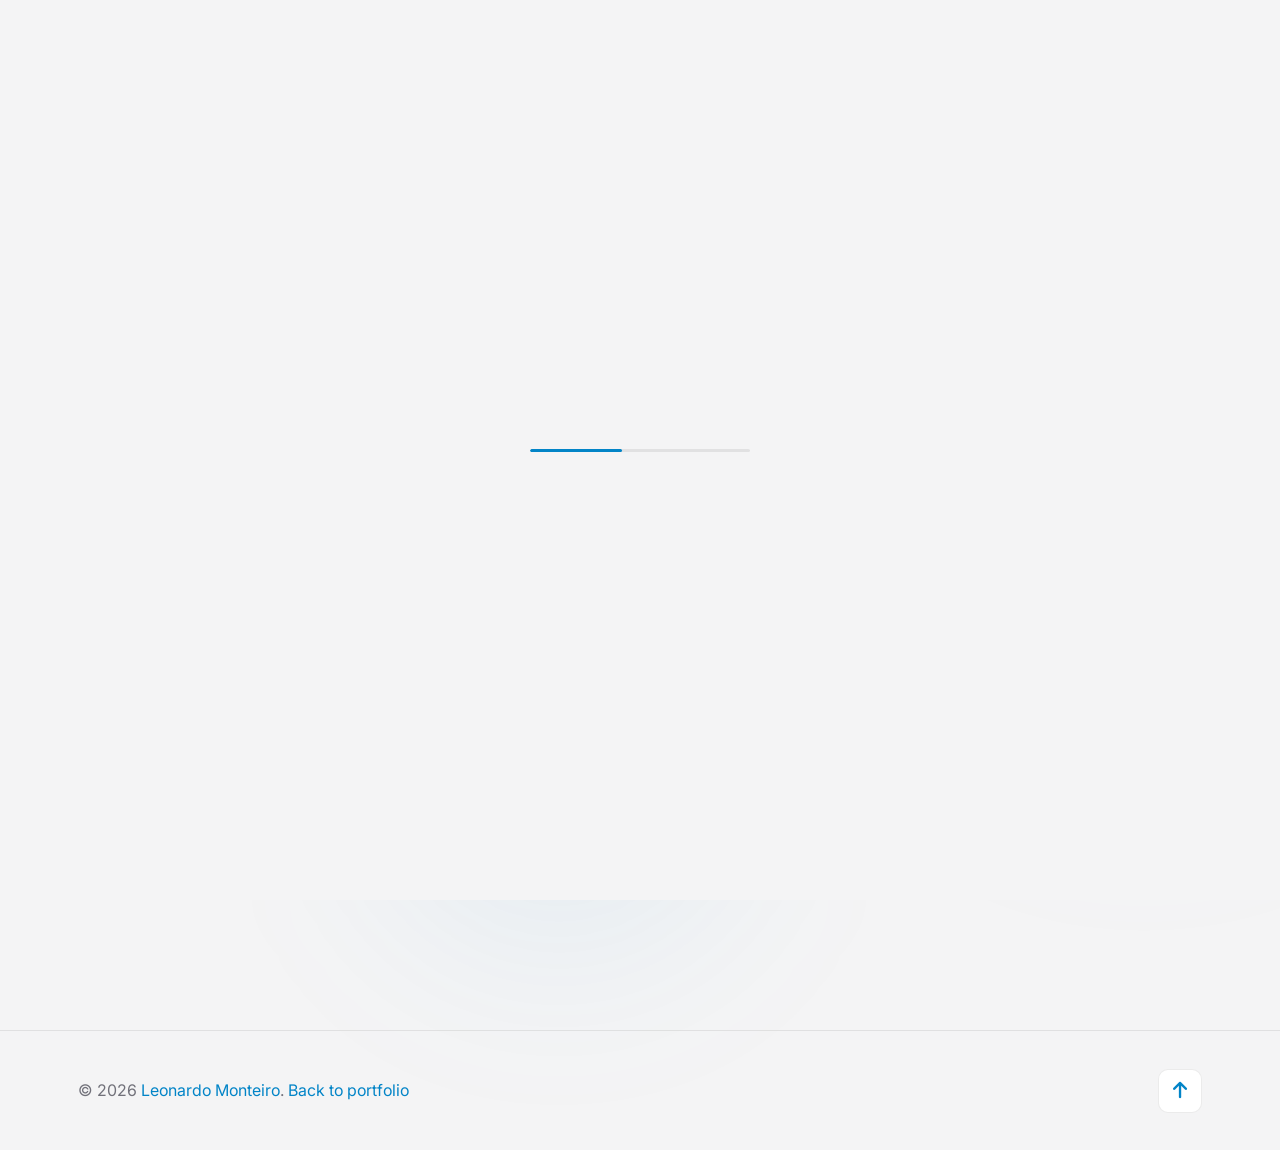
==== commit fdf4cf53: "Add favicon: Introduced a new favicon.png file and updated all project HTML files to link to the fav" ====
--- a/project-bolsofy.html
+++ b/project-bolsofy.html
@@ -4,6 +4,7 @@
   <meta charset="UTF-8">
   <meta name="viewport" content="width=device-width, initial-scale=1.0">
   <meta name="description" content="Bolsofy — personal finance. Leonardo Monteiro, founder.">
+  <link rel="icon" href="favicon.png" type="image/png" sizes="64x64">
   <title>Bolsofy | Leonardo Monteiro</title>
   <link rel="preconnect" href="https://fonts.googleapis.com">
   <link rel="preconnect" href="https://fonts.gstatic.com" crossorigin>
--- a/styles.css
+++ b/styles.css
@@ -5,9 +5,9 @@
    ================================================ */
 
 :root {
-  --bg: #09090b;
-  --bg-raised: #131316;
-  --bg-card: #18181b;
+  --bg: #000000;
+  --bg-raised: #0a0a0a;
+  --bg-card: #111111;
   --border: rgba(255,255,255,0.06);
   --border-hover: rgba(255,255,255,0.12);
 
@@ -22,7 +22,7 @@
 
   --ease-out: cubic-bezier(.16,1,.3,1);
 
-  --btn-primary-fg: #09090b;
+  --btn-primary-fg: #000000;
   --success-green: #22c55e;
 
   --font-heading: 'Outfit', sans-serif;
@@ -88,14 +88,7 @@
   bottom: 0;
   width: 42%;
   border-radius: 999px;
-  background: linear-gradient(
-    90deg,
-    transparent,
-    var(--accent-dim),
-    var(--accent),
-    var(--accent-dim),
-    transparent
-  );
+  background: var(--accent);
   animation: loaderSweep 1.15s ease-in-out infinite;
 }
 @keyframes loaderSweep {
@@ -116,18 +109,9 @@
 /* BACKGROUND */
 .bg-dots {
   position: fixed; inset: 0; z-index: 0;
-  background-image: radial-gradient(rgba(255, 255, 255, 0.05) 1px, transparent 1px);
+  background-image: url("data:image/svg+xml,%3Csvg width='24' height='24' xmlns='http://www.w3.org/2000/svg'%3E%3Ccircle cx='12' cy='12' r='0.6' fill='rgba(255,255,255,0.05)'/%3E%3C/svg%3E");
   background-size: 24px 24px;
   pointer-events: none;
-}
-.bg-noise {
-  position: fixed; inset: -50%; z-index: 1; pointer-events: none;
-  background-image: url("data:image/svg+xml,%3Csvg viewBox='0 0 256 256' xmlns='http://www.w3.org/2000/svg'%3E%3Cfilter id='n'%3E%3CfeTurbulence type='fractalNoise' baseFrequency='0.85' numOctaves='4' stitchTiles='stitch'/%3E%3C/filter%3E%3Crect width='100%25' height='100%25' filter='url(%23n)' opacity='0.04'/%3E%3C/svg%3E");
-  opacity: 0.4;
-  animation: noiseMove .5s steps(5) infinite;
-}
-@keyframes noiseMove {
-  0%{transform:translate(0,0)} 20%{transform:translate(-5%,5%)} 40%{transform:translate(5%,-5%)} 60%{transform:translate(-3%,-3%)} 80%{transform:translate(3%,5%)} 100%{transform:translate(0,0)}
 }
 .bg-orbs { position: fixed; inset: 0; z-index: 0; pointer-events: none; }
 .orb { position: absolute; border-radius: 50%; filter: blur(100px); animation: orbFloat 20s ease-in-out infinite; }
@@ -140,11 +124,11 @@
 
 /* NAV — barra fina, baixo contraste, só links (sem logo) */
 .nav {
-  position: fixed; top: 12px; left: 50%;
+  position: fixed; top: 16px; left: 50%;
   transform: translateX(-50%);
-  width: calc(100% - 28px);
-  max-width: min(720px, calc(100% - 28px));
-  min-height: 40px;
+  width: calc(100% - 36px);
+  max-width: min(780px, calc(100% - 36px));
+  min-height: 46px;
   height: auto;
   font-size: 13px;
   z-index: 1000;
@@ -159,23 +143,36 @@
 .nav.scrolled {
   background: rgba(9,9,11,0.5);
   border-color: rgba(255,255,255,0.055);
-  top: 8px;
+  top: 10px;
 }
 .nav-content {
-  padding: 5px 10px 5px 12px;
-  margin: 0;
+  padding: 8px 14px 8px 16px;
+  margin: 4px 0;
   display: flex;
   align-items: center;
   justify-content: center;
   flex-wrap: wrap;
-  gap: 0.5rem 0.75rem;
-  min-height: 40px;
+  gap: 0.65rem 1rem;
+  min-height: 46px;
   height: fit-content;
 }
+@media (min-width: 641px) {
+  .nav-content {
+    justify-content: flex-start;
+    padding: 10px 18px 10px 22px;
+    gap: 0.75rem 1.25rem;
+    flex-wrap: nowrap;
+  }
+  .nav-links {
+    flex: 1 1 auto;
+    justify-content: center;
+    min-width: 0;
+  }
+}
 .nav-tools {
   display: flex;
   align-items: center;
-  gap: 0.35rem;
+  gap: 0.45rem;
   flex-shrink: 0;
 }
 .nav-tool-btn {
@@ -210,8 +207,8 @@
   flex-wrap: wrap;
   align-items: center;
   justify-content: center;
-  gap: clamp(0.35rem, 1.8vw, 0.65rem) clamp(0.45rem, 2.2vw, 0.85rem);
-  row-gap: 0.3rem;
+  gap: clamp(0.45rem, 2vw, 0.75rem) clamp(0.55rem, 2.4vw, 1rem);
+  row-gap: 0.4rem;
   max-width: 100%;
 }
 
@@ -226,6 +223,88 @@
   opacity: 0.52;
 }
 .nav-link:hover, .nav-link.active { color: rgba(250,250,250,0.92); opacity: 0.9; }
+
+/* HAMBURGER — visible only on mobile */
+.nav-hamburger {
+  display: none;
+  flex-direction: column;
+  justify-content: center;
+  align-items: center;
+  gap: 5px;
+  width: 36px;
+  height: 36px;
+  background: none;
+  border: none;
+  cursor: pointer;
+  padding: 4px;
+  flex-shrink: 0;
+  z-index: 10;
+}
+.hamburger-line {
+  display: block;
+  width: 20px;
+  height: 2px;
+  background: var(--text2);
+  border-radius: 2px;
+  transition: transform 0.3s var(--ease-out), opacity 0.3s var(--ease-out);
+}
+.nav-hamburger[aria-expanded="true"] .hamburger-line:nth-child(1) {
+  transform: translateY(7px) rotate(45deg);
+}
+.nav-hamburger[aria-expanded="true"] .hamburger-line:nth-child(2) {
+  opacity: 0;
+}
+.nav-hamburger[aria-expanded="true"] .hamburger-line:nth-child(3) {
+  transform: translateY(-7px) rotate(-45deg);
+}
+.nav-link--mobile-cta {
+  display: none;
+}
+@media (max-width: 640px) {
+  .nav-hamburger { display: flex; }
+  .nav-cta { display: none !important; }
+  .nav-link--mobile-cta { display: block; }
+  .nav {
+    top: 8px;
+    width: calc(100% - 16px);
+    max-width: calc(100% - 16px);
+    border-radius: 14px;
+  }
+  .nav-content {
+    justify-content: space-between;
+    padding: 6px 10px;
+  }
+  .nav-links {
+    display: none;
+    position: absolute;
+    top: calc(100% + 6px);
+    left: 0;
+    right: 0;
+    background: var(--bg-card);
+    border: 1px solid var(--border-hover);
+    border-radius: 14px;
+    padding: 0.75rem;
+    flex-direction: column;
+    gap: 0.15rem;
+    box-shadow: 0 16px 48px rgba(0,0,0,0.5);
+    z-index: 100;
+  }
+  .nav-links.open {
+    display: flex;
+  }
+  .nav-links .nav-link {
+    display: block;
+    padding: 0.65rem 0.85rem;
+    border-radius: 8px;
+    opacity: 0.8;
+    font-size: 0.9rem;
+  }
+  .nav-links .nav-link:hover,
+  .nav-links .nav-link.active {
+    background: var(--accent-dim);
+    opacity: 1;
+  }
+}
 
 /* CTA no nav — destaque (accent + brilho + sombra) */
 .nav .nav-cta.btn-primary {
@@ -251,18 +330,7 @@
     0 6px 20px rgba(0, 0, 0, 0.4);
 }
 .nav .nav-cta.btn-primary .btn-shine {
-  position: absolute;
-  inset: 0;
-  border-radius: inherit;
-  pointer-events: none;
-  background: linear-gradient(
-    105deg,
-    transparent 35%,
-    rgba(255, 255, 255, 0.45) 50%,
-    transparent 65%
-  );
-  transform: translateX(-120%);
-  animation: navCtaShine 5s ease-in-out infinite;
+  display: none;
 }
 .nav .nav-cta.btn-primary i { font-size: 0.75em; opacity: 0.9; }
 .nav .nav-cta.btn-primary.active {
@@ -275,15 +343,8 @@
   0%, 100% { filter: brightness(1); }
   50% { filter: brightness(1.06); }
 }
-@keyframes navCtaShine {
-  0%, 55%, 100% { transform: translateX(-120%); opacity: 0; }
-  60% { opacity: 1; }
-  70%, 75% { transform: translateX(120%); opacity: 0.8; }
-  80% { opacity: 0; }
-}
 @media (prefers-reduced-motion: reduce) {
   .nav .nav-cta.btn-primary { animation: none; }
-  .nav .nav-cta.btn-primary .btn-shine { animation: none; }
 }
 
 /* AVAILABLE BADGE */
@@ -300,7 +361,8 @@
   font-size: clamp(0.78rem, 0.22vw + 0.7rem, 0.88rem);
   font-weight: 400;
   box-shadow: 0 10px 30px rgba(0,0,0,0.3);
-  margin-bottom: clamp(2.25rem, 5vw, 3rem);
+  margin-top: 40px;
+  margin-bottom: 16px;
 }
 .badge-dot {
   width: 10px; height: 10px;
@@ -332,7 +394,7 @@
 /* ================================================ */
 .hero { min-height: 100vh; display: flex; align-items: center; justify-content: center; padding: 72px 24px 16px; position: relative; z-index: 2; }
 .hero-container { max-width: min(1100px, 100%); margin: 0 auto; }
-.hero-content { text-align: center; }
+.hero-content { text-align: center; padding-top: 24px; }
 .hero-title {
   display: flex;
   flex-direction: column;
@@ -683,11 +745,11 @@
 @media (min-width: 1024px) { .projects-grid { grid-template-columns: repeat(3, 1fr); } }
 .project-card { background: var(--bg-card); border: 1px solid var(--border); border-radius: 14px; overflow: hidden; transition: all 0.3s var(--ease-out); position: relative; }
 .project-card:hover { border-color: var(--border-hover); box-shadow: 0 20px 50px rgba(0,0,0,0.3), 0 0 30px rgba(112,214,255,0.03); transform: translateY(-4px); }
-/* Card inteiro abre a case study; ícone decorativo só na faixa do preview (acima do hit, pointer-events none) */
+/* Card inteiro é um único link; ícone de detalhe fica dentro do <a> para hover/clique coerentes */
 .project-card-hit {
   position: absolute;
   inset: 0;
-  z-index: 1;
+  z-index: 2;
   border-radius: 14px;
   cursor: pointer;
 }
@@ -704,11 +766,11 @@
   display: flex;
   align-items: center;
   justify-content: center;
-  z-index: 2;
-  pointer-events: none;
+  z-index: 1;
   opacity: 0;
   transform: translateY(10px);
   transition: opacity 0.3s var(--ease-out), transform 0.3s var(--ease-out);
+  pointer-events: auto;
 }
 .project-card:hover .project-card-detail-icon {
   opacity: 1;
@@ -730,7 +792,13 @@
 .project-image--solid {
   background: var(--project-surface, #18181b) !important;
 }
-.project-icon-wrap { font-size: 3rem; color: rgba(255,255,255,0.15); position: relative; z-index: 2; }
+.project-icon-wrap {
+  font-size: 3rem;
+  color: rgba(255,255,255,0.15);
+  position: relative;
+  z-index: 0;
+  pointer-events: none;
+}
 .project-overlay { position: absolute; inset: 0; background: rgba(0,0,0,0.7); backdrop-filter: blur(6px); display: flex; align-items: center; justify-content: center; opacity: 0; transition: opacity 0.3s var(--ease-out); z-index: 3; }
 .project-card:hover .project-overlay { opacity: 1; }
 .project-content { padding: 1.25rem; }
@@ -786,10 +854,95 @@
 /* ============================================================ */
 /* CONTACT                                                        */
 /* ============================================================ */
-.contact-layout { display: grid; grid-template-columns: 1fr; gap: 3rem; }
-@media (min-width: 900px) { .contact-layout { grid-template-columns: 1fr 1.3fr; gap: 3rem; } }
-.contact-desc { font-size: 1rem; color: var(--text2); margin-bottom: 2rem; line-height: 1.7; }
-.contact-links { display: flex; flex-direction: column; gap: 0.75rem; margin-bottom: 1.5rem; }
+#contact .contact-header {
+  margin-bottom: 1.5rem;
+}
+#contact .contact-header .section-tag {
+  margin-bottom: 1rem;
+}
+#contact .contact-header .section-title {
+  margin: 0;
+}
+.contact-info-top {
+  grid-area: info;
+  display: flex;
+  flex-direction: column;
+  min-width: 0;
+}
+.contact-layout {
+  display: grid;
+  grid-template-columns: 1fr;
+  grid-template-areas:
+    'info'
+    'form'
+    'lower'
+    'social';
+  gap: 1.5rem;
+  align-items: start;
+}
+.contact-form-column {
+  grid-area: form;
+  display: flex;
+  flex-direction: column;
+  min-width: 0;
+  min-height: 0;
+}
+.contact-links--lower {
+  grid-area: lower;
+}
+@media (min-width: 900px) {
+  .contact-layout {
+    grid-template-columns: minmax(0, 1fr) minmax(0, 1.15fr);
+    grid-template-rows: auto auto;
+    grid-template-areas:
+      'info form'
+      'lower social';
+    gap: 0.75rem clamp(1.75rem, 4vw, 2.75rem);
+    align-items: stretch;
+  }
+  .contact-form-column {
+    height: 100%;
+  }
+  .contact-form-wrap {
+    flex: 1;
+    display: flex;
+    flex-direction: column;
+    min-height: 0;
+  }
+  .contact-form {
+    flex: 1;
+    display: flex;
+    flex-direction: column;
+    min-height: 0;
+  }
+  .contact-form .form-group--message {
+    flex: 1;
+    display: flex;
+    flex-direction: column;
+    min-height: 0;
+  }
+  .contact-form .form-group--message textarea {
+    flex: 1;
+    min-height: 8rem;
+  }
+}
+.contact-desc {
+  font-size: 1rem;
+  color: var(--text2);
+  margin-bottom: 1.5rem;
+  line-height: 1.7;
+}
+.contact-links { display: flex; flex-direction: column; gap: 0.75rem; }
+.contact-links--primary {
+  margin-bottom: 0;
+}
+.contact-links--social {
+  grid-area: social;
+}
+.contact-links--lower .contact-link,
+.contact-links--social .contact-link {
+  min-width: 0;
+}
 .contact-link { display: flex; align-items: center; gap: 1rem; padding: 0.9rem 1.25rem; background: var(--bg-card); border: 1px solid var(--border); border-radius: 12px; transition: all 0.3s var(--ease-out); color: var(--text2); text-decoration: none; }
 .contact-link:hover { border-color: var(--accent); transform: translateX(4px); }
 .contact-link-icon { width: 40px; height: 40px; display: flex; align-items: center; justify-content: center; background: var(--accent-dim); border-radius: 10px; color: var(--accent); font-size: 1rem; flex-shrink: 0; }
@@ -797,23 +950,18 @@
 .contact-link-value { font-size: 0.95rem; color: var(--text); font-weight: 500; }
 
 /* WhatsApp */
-.whatsapp-link { border-color: rgba(37,211,102,0.2); }
-.whatsapp-link:hover { border-color: #25D366; transform: translateX(4px); box-shadow: 0 0 20px rgba(37,211,102,0.15); }
+.whatsapp-link {
+  border-color: rgba(37, 211, 102, 0.22);
+  background: rgba(37, 211, 102, 0.09);
+}
+.whatsapp-link:hover {
+  border-color: #25d366;
+  background: rgba(37, 211, 102, 0.14);
+  transform: translateX(4px);
+  box-shadow: 0 0 20px rgba(37, 211, 102, 0.15);
+}
 .whatsapp-link .contact-link-icon { background: rgba(37,211,102,0.15); color: #25D366; }
 .whatsapp-link:hover .contact-link-icon { background: #25D366; color: #fff; box-shadow: 0 0 12px rgba(37,211,102,0.4); }
-
-.socials { display: flex; gap: 0.75rem; }
-.social-link { width: 48px; height: 48px; display: flex; align-items: center; justify-content: center; background: var(--bg-card); border: 1px solid var(--border); border-radius: 12px; color: var(--text3); font-size: 1.1rem; transition: all 0.3s var(--ease-out); text-decoration: none; }
-.social-link:hover { border-color: var(--accent); color: var(--accent); transform: translateY(-3px); box-shadow: 0 0 15px var(--accent-dim); }
-
-/* Contact form */
-.contact-form { display: flex; flex-direction: column; gap: 1rem; }
-.form-group { position: relative; }
-.form-group label { display: block; font-size: 0.8rem; font-weight: 500; color: var(--text3); margin-bottom: 0.35rem; text-transform: uppercase; letter-spacing: 0.5px; }
-.form-group input, .form-group textarea { width: 100%; padding: 0.9rem 1.15rem; background: var(--bg-card); border: 1px solid var(--border); border-radius: 12px; color: var(--text); font-size: 1rem; font-family: var(--font-body); transition: all 0.3s; }
-.form-group input::placeholder, .form-group textarea::placeholder { color: var(--text3); }
-.form-group input:focus, .form-group textarea:focus { outline: none; border-color: var(--accent); box-shadow: 0 0 0 3px var(--accent-dim); }
-.form-group textarea { resize: vertical; min-height: 100px; }
 
 /* Footer */
 .footer { padding: 2rem 0; border-top: 1px solid var(--border); position: relative; z-index: 2; }
@@ -835,48 +983,13 @@
   .projects-grid { grid-template-columns: 1fr; }
 }
 
-/* ============================================================ */
-/* CONTACT — Alignment & Spacing Fixes                          */
-/* ============================================================ */
-#contact .section-header {
-  margin-bottom: 2rem;
-}
-.contact-layout {
-  display: grid;
-  grid-template-columns: 1fr;
-  gap: 3rem;
-  align-items: start;
-}
-@media (min-width: 900px) {
-  .contact-layout {
-    grid-template-columns: 1fr 1.2fr;
-    gap: 3.5rem;
-    align-items: start;
-  }
-}
-.contact-desc {
-  font-size: 1rem;
-  color: var(--text2);
-  margin-bottom: 1.75rem;
-  line-height: 1.7;
-}
-.contact-links {
-  display: flex;
-  flex-direction: column;
-  gap: 0.75rem;
-  margin-bottom: 1.5rem;
-}
-.socials {
-  display: flex;
-  gap: 0.75rem;
-}
-
-/* Contact form */
+/* Contact form (detailed) */
 .contact-form-wrap {
   background: var(--bg-card);
   border: 1px solid var(--border);
   border-radius: 16px;
   padding: 1.75rem;
+  box-sizing: border-box;
 }
 .contact-form {
   display: flex;
@@ -944,7 +1057,7 @@
   --accent: #0284c7;
 }
 [data-theme="light"] .bg-dots {
-  background-image: radial-gradient(rgba(0, 0, 0, 0.06) 1px, transparent 1px);
+  background-image: url("data:image/svg+xml,%3Csvg width='24' height='24' xmlns='http://www.w3.org/2000/svg'%3E%3Ccircle cx='12' cy='12' r='0.6' fill='rgba(0,0,0,0.06)'/%3E%3C/svg%3E");
 }
 [data-theme="light"] .orb-1 { background: rgba(2, 132, 199, 0.12); }
 [data-theme="light"] .orb-2 { background: rgba(2, 132, 199, 0.09); }
@@ -1059,16 +1172,142 @@
 /* Instagram contact card */
 .contact-link--instagram {
   border-color: rgba(225, 48, 108, 0.25);
-  background: linear-gradient(135deg, rgba(225, 48, 108, 0.06), rgba(253, 29, 29, 0.04));
+  background: rgba(225, 48, 108, 0.06);
 }
 .contact-link--instagram:hover {
   border-color: #e1306c;
   box-shadow: 0 0 24px rgba(225, 48, 108, 0.12);
 }
 .contact-link--instagram .contact-link-icon {
-  background: linear-gradient(145deg, #f58529, #dd2a7b, #8134af);
+  background: #e1306c;
   color: #fff;
 }
 .contact-link--instagram:hover .contact-link-icon {
   box-shadow: 0 0 16px rgba(221, 42, 123, 0.45);
 }
+
+/* GitHub & LinkedIn — same card pattern as WhatsApp / Instagram */
+.contact-link--github {
+  border-color: rgba(36, 41, 47, 0.35);
+  background: rgba(36, 41, 47, 0.1);
+}
+.contact-link--github:hover {
+  border-color: #30363d;
+  transform: translateX(4px);
+  box-shadow: 0 0 22px rgba(36, 41, 47, 0.25);
+}
+.contact-link--github .contact-link-icon {
+  background: rgba(36, 41, 47, 0.35);
+  color: #f0f6fc;
+}
+.contact-link--github:hover .contact-link-icon {
+  background: #24292f;
+  color: #fff;
+  box-shadow: 0 0 14px rgba(36, 41, 47, 0.45);
+}
+.contact-link--linkedin {
+  border-color: rgba(10, 102, 194, 0.3);
+  background: rgba(10, 102, 194, 0.08);
+}
+.contact-link--linkedin:hover {
+  border-color: #0a66c2;
+  transform: translateX(4px);
+  box-shadow: 0 0 22px rgba(10, 102, 194, 0.18);
+}
+.contact-link--linkedin .contact-link-icon {
+  background: rgba(10, 102, 194, 0.18);
+  color: #70b5f9;
+}
+.contact-link--linkedin:hover .contact-link-icon {
+  background: #0a66c2;
+  color: #fff;
+  box-shadow: 0 0 14px rgba(10, 102, 194, 0.45);
+}
+[data-theme="light"] .contact-link--github {
+  border-color: rgba(36, 41, 47, 0.14);
+  background: rgba(36, 41, 47, 0.04);
+}
+[data-theme="light"] .contact-link--linkedin {
+  border-color: rgba(10, 102, 194, 0.2);
+  background: rgba(10, 102, 194, 0.06);
+}
+[data-theme="light"] .whatsapp-link {
+  border-color: rgba(37, 211, 102, 0.28);
+  background: rgba(37, 211, 102, 0.11);
+}
+[data-theme="light"] .whatsapp-link:hover {
+  background: rgba(37, 211, 102, 0.16);
+}
+[data-theme="light"] .tag {
+  background: var(--bg-raised);
+  border-color: var(--border);
+  color: #52525b;
+}
+[data-theme="light"] .tag:hover {
+  border-color: var(--accent);
+  color: var(--accent);
+}
+[data-theme="light"] .timeline-date {
+  background: rgba(2, 132, 199, 0.08);
+  border-color: rgba(2, 132, 199, 0.15);
+  color: var(--accent);
+}
+[data-theme="light"] .timeline-dot {
+  border-color: var(--bg);
+}
+[data-theme="light"] .timeline-content:hover {
+  box-shadow: 0 20px 50px rgba(0, 0, 0, 0.06);
+}
+[data-theme="light"] .bento-card:hover {
+  box-shadow: 0 20px 50px rgba(0, 0, 0, 0.06);
+}
+[data-theme="light"] .project-card:hover {
+  box-shadow: 0 20px 50px rgba(0, 0, 0, 0.06), 0 0 30px rgba(2, 132, 199, 0.04);
+}
+[data-theme="light"] .hamburger-line {
+  background: var(--text2);
+}
+[data-theme="light"] .nav-links.open {
+  background: var(--bg-card);
+  border-color: var(--border-hover);
+  box-shadow: 0 16px 48px rgba(0, 0, 0, 0.12);
+}
+[data-theme="light"] .filter-btn.active {
+  background: var(--accent);
+  color: #fff;
+}
+[data-theme="light"] .pill {
+  background: var(--bg-card);
+  border-color: var(--border);
+}
+[data-theme="light"] .pill:hover {
+  background: var(--accent-dim);
+}
+[data-theme="light"] .edu-card {
+  background: var(--bg-card);
+}
+[data-theme="light"] .edu-card:hover {
+  background: #fff;
+}
+[data-theme="light"] .contact-form-wrap {
+  background: var(--bg-card);
+}
+[data-theme="light"] .form-group input,
+[data-theme="light"] .form-group textarea {
+  background: #fff;
+}
+[data-theme="light"] .contact-link {
+  background: var(--bg-card);
+}
+[data-theme="light"] .contact-link:hover {
+  box-shadow: 0 4px 16px rgba(0, 0, 0, 0.06);
+}
+[data-theme="light"] .back-to-top {
+  background: var(--bg-card);
+}
+[data-theme="light"] .scroll-wheel {
+  background: var(--accent);
+}
+[data-theme="light"] .badge-dot {
+  box-shadow: 0 0 10px #22c55e;
+}
